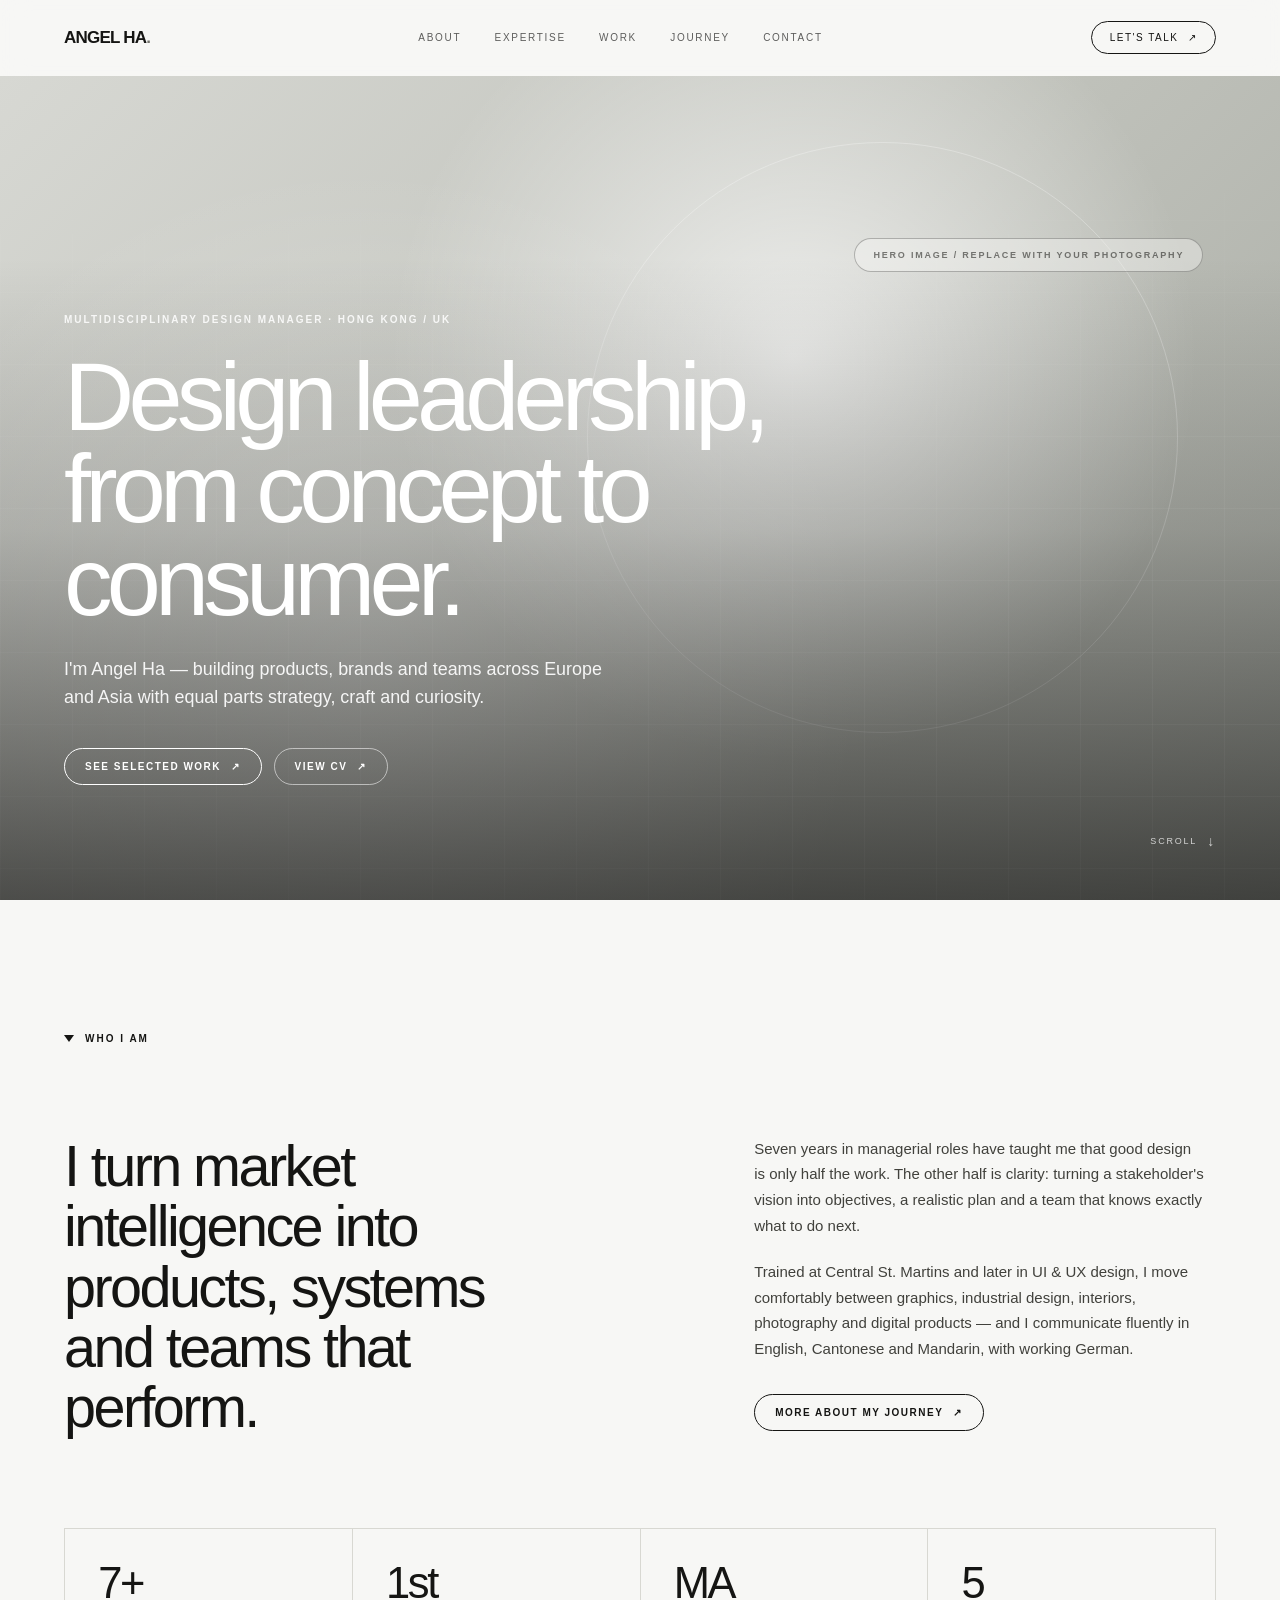
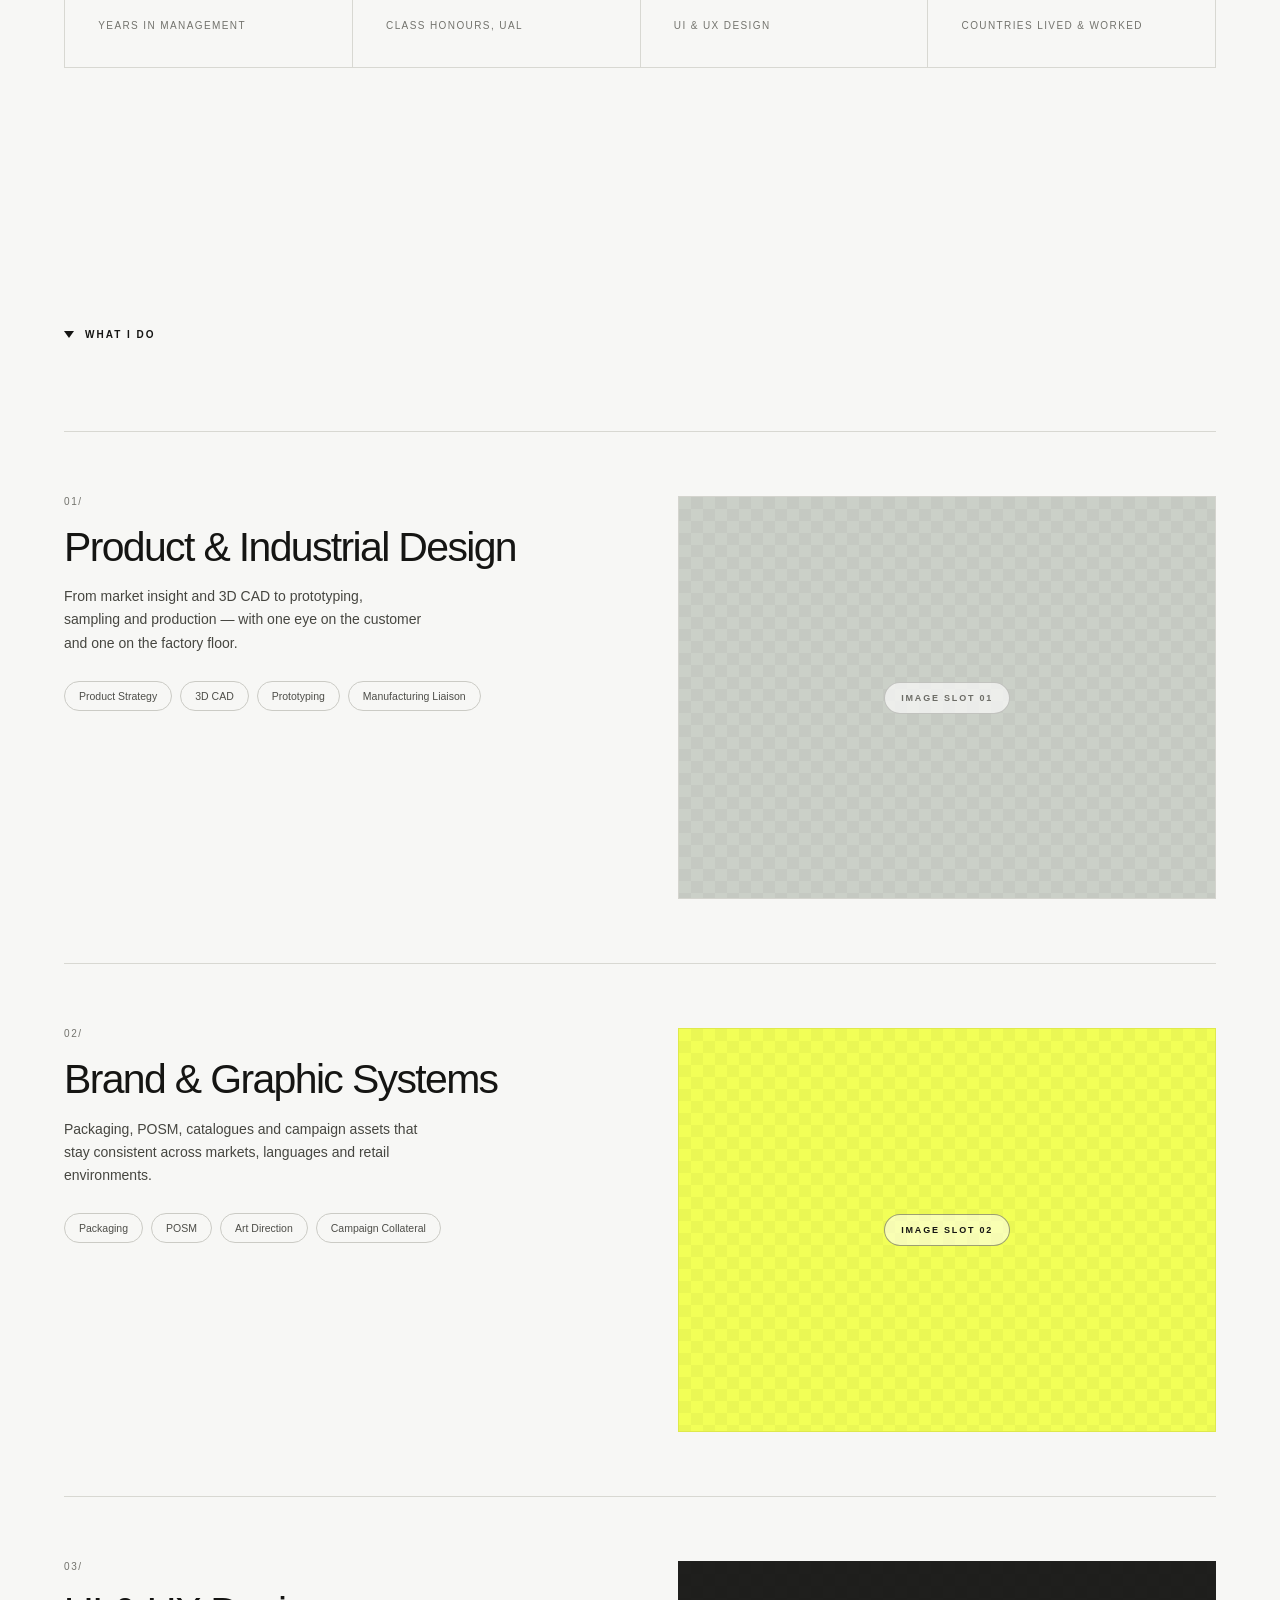
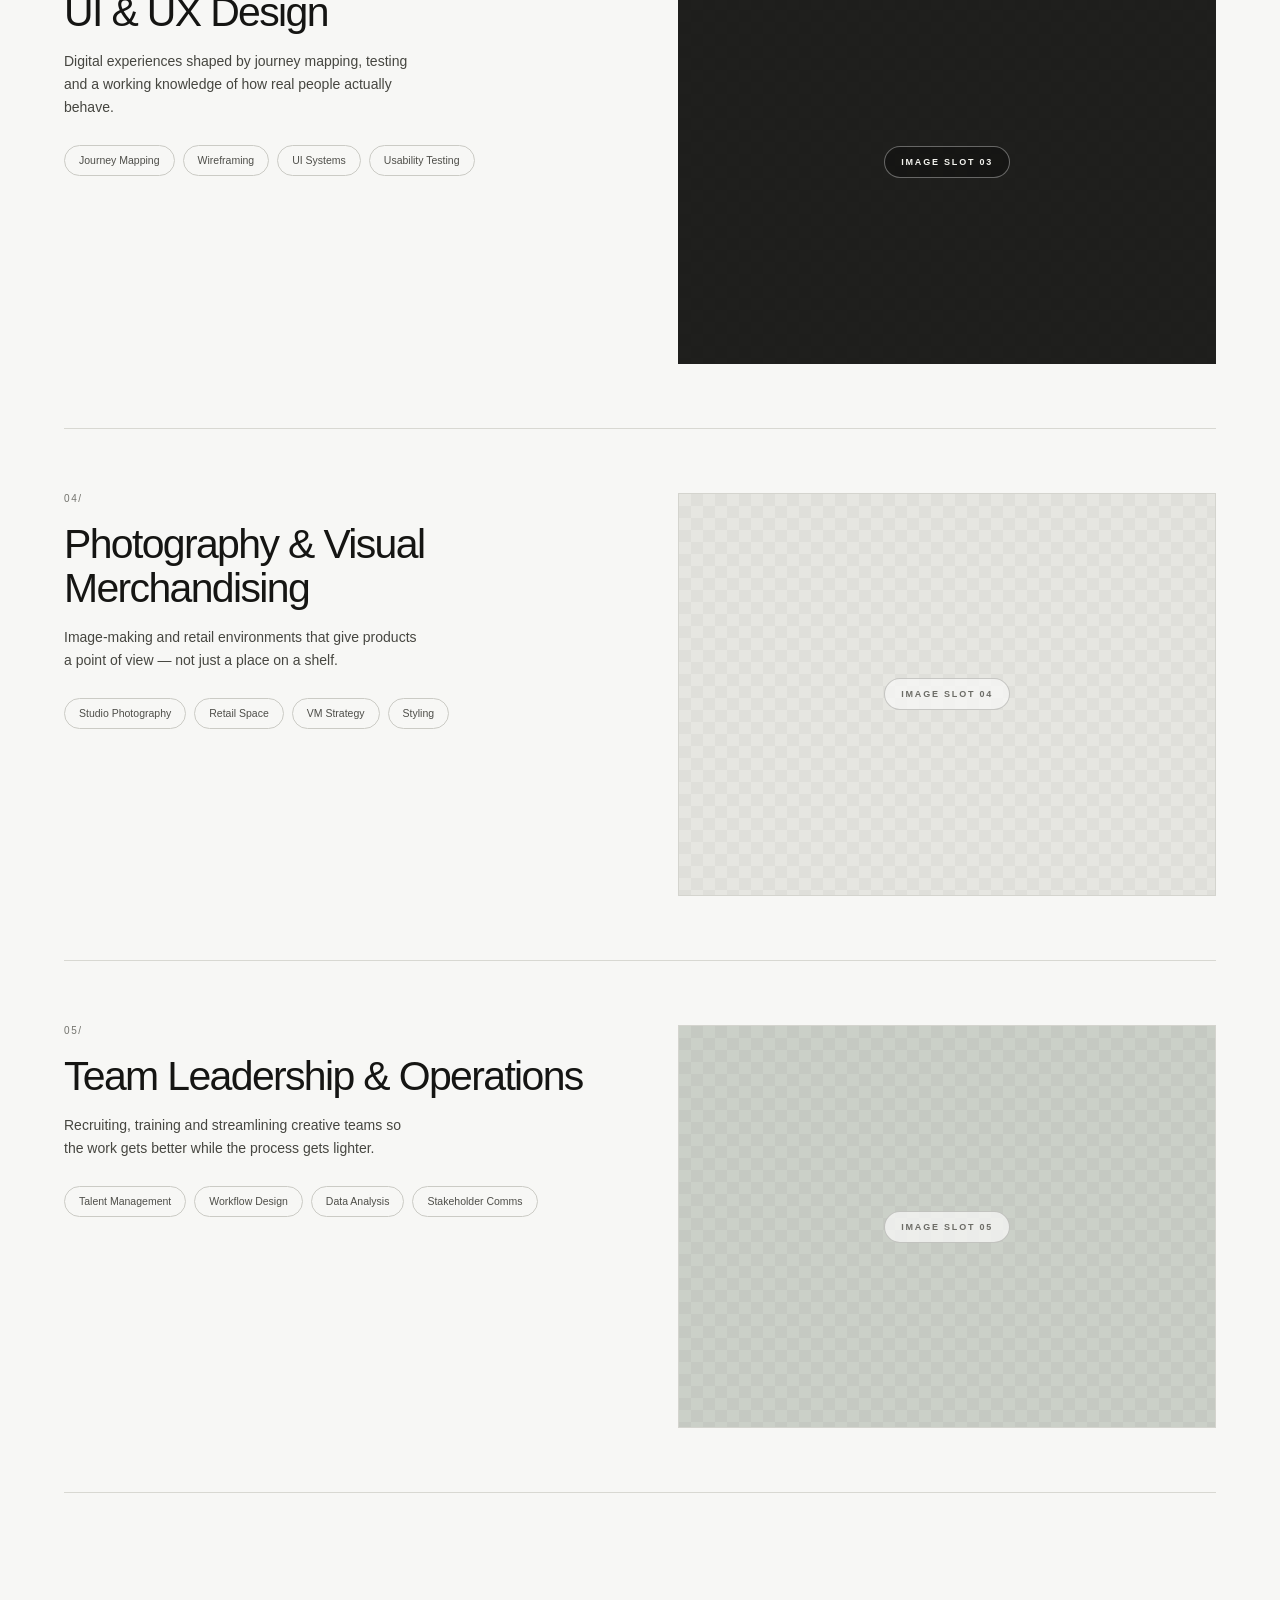
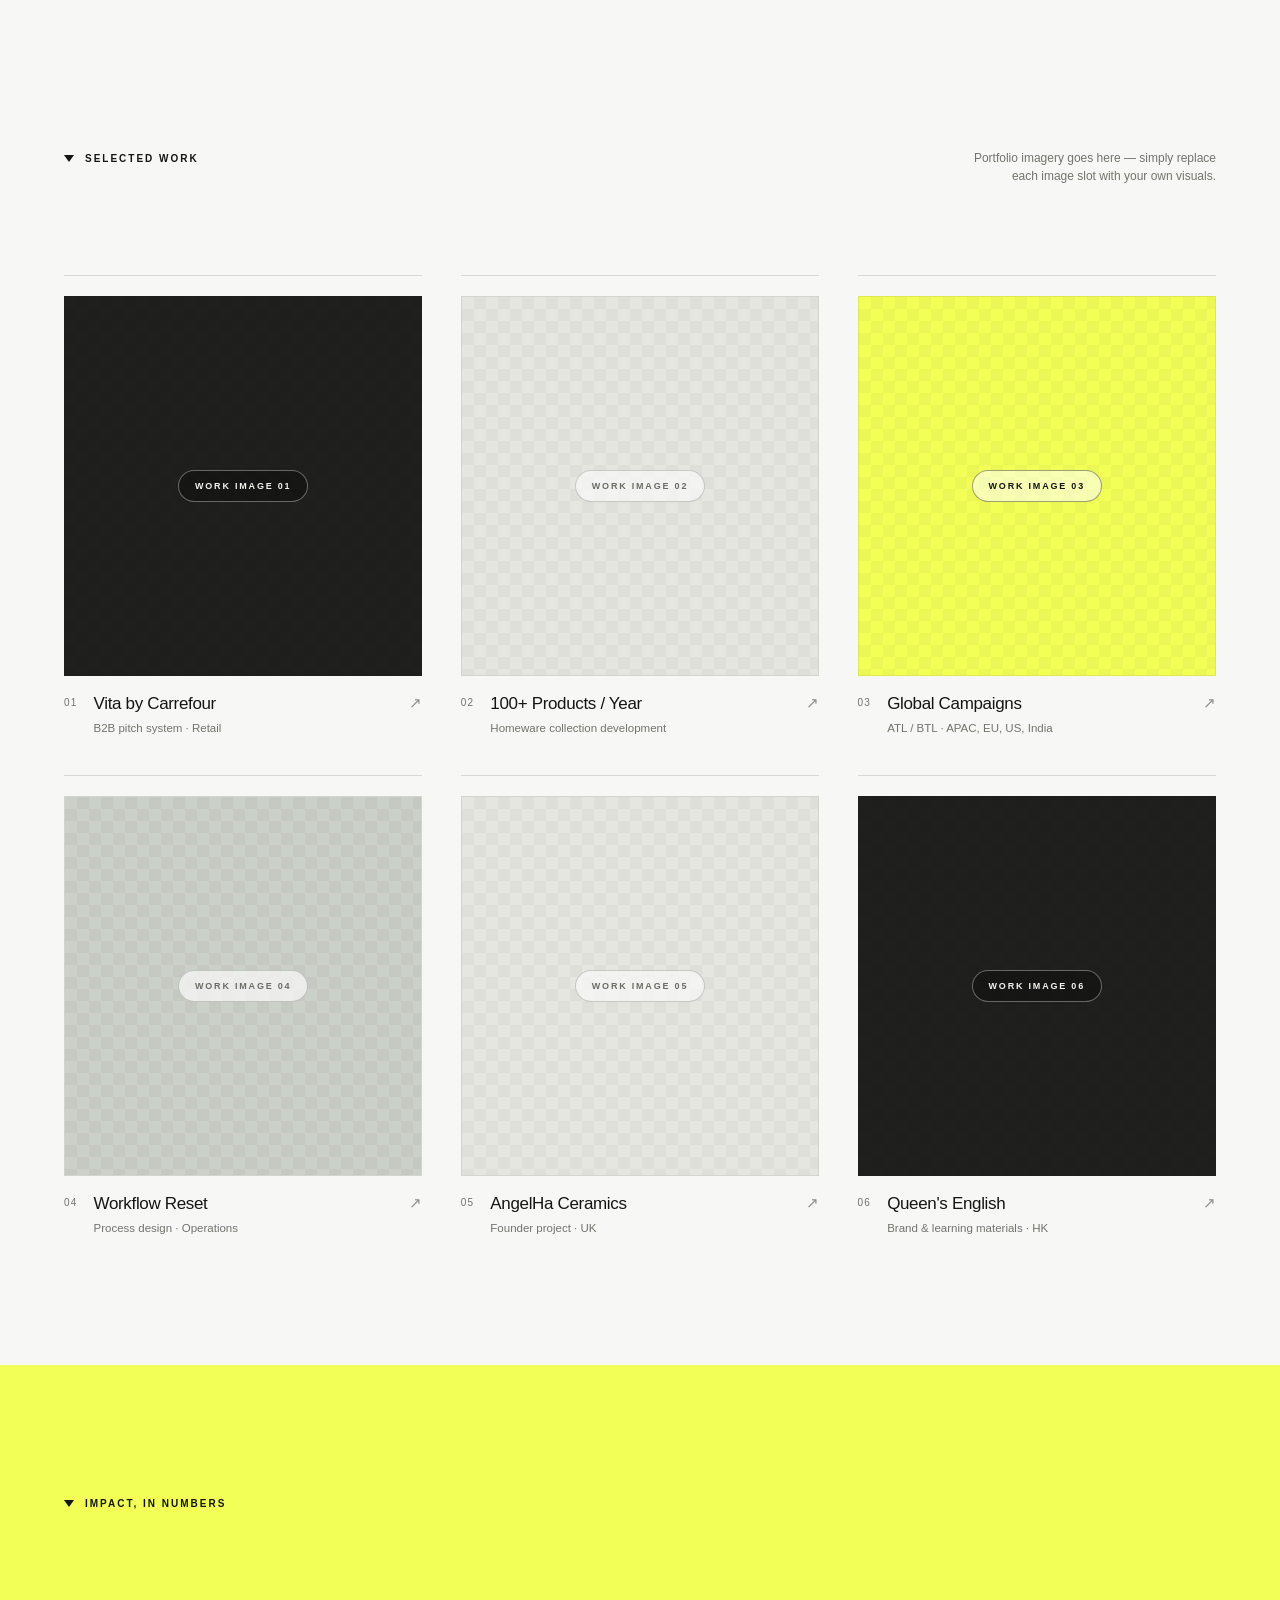
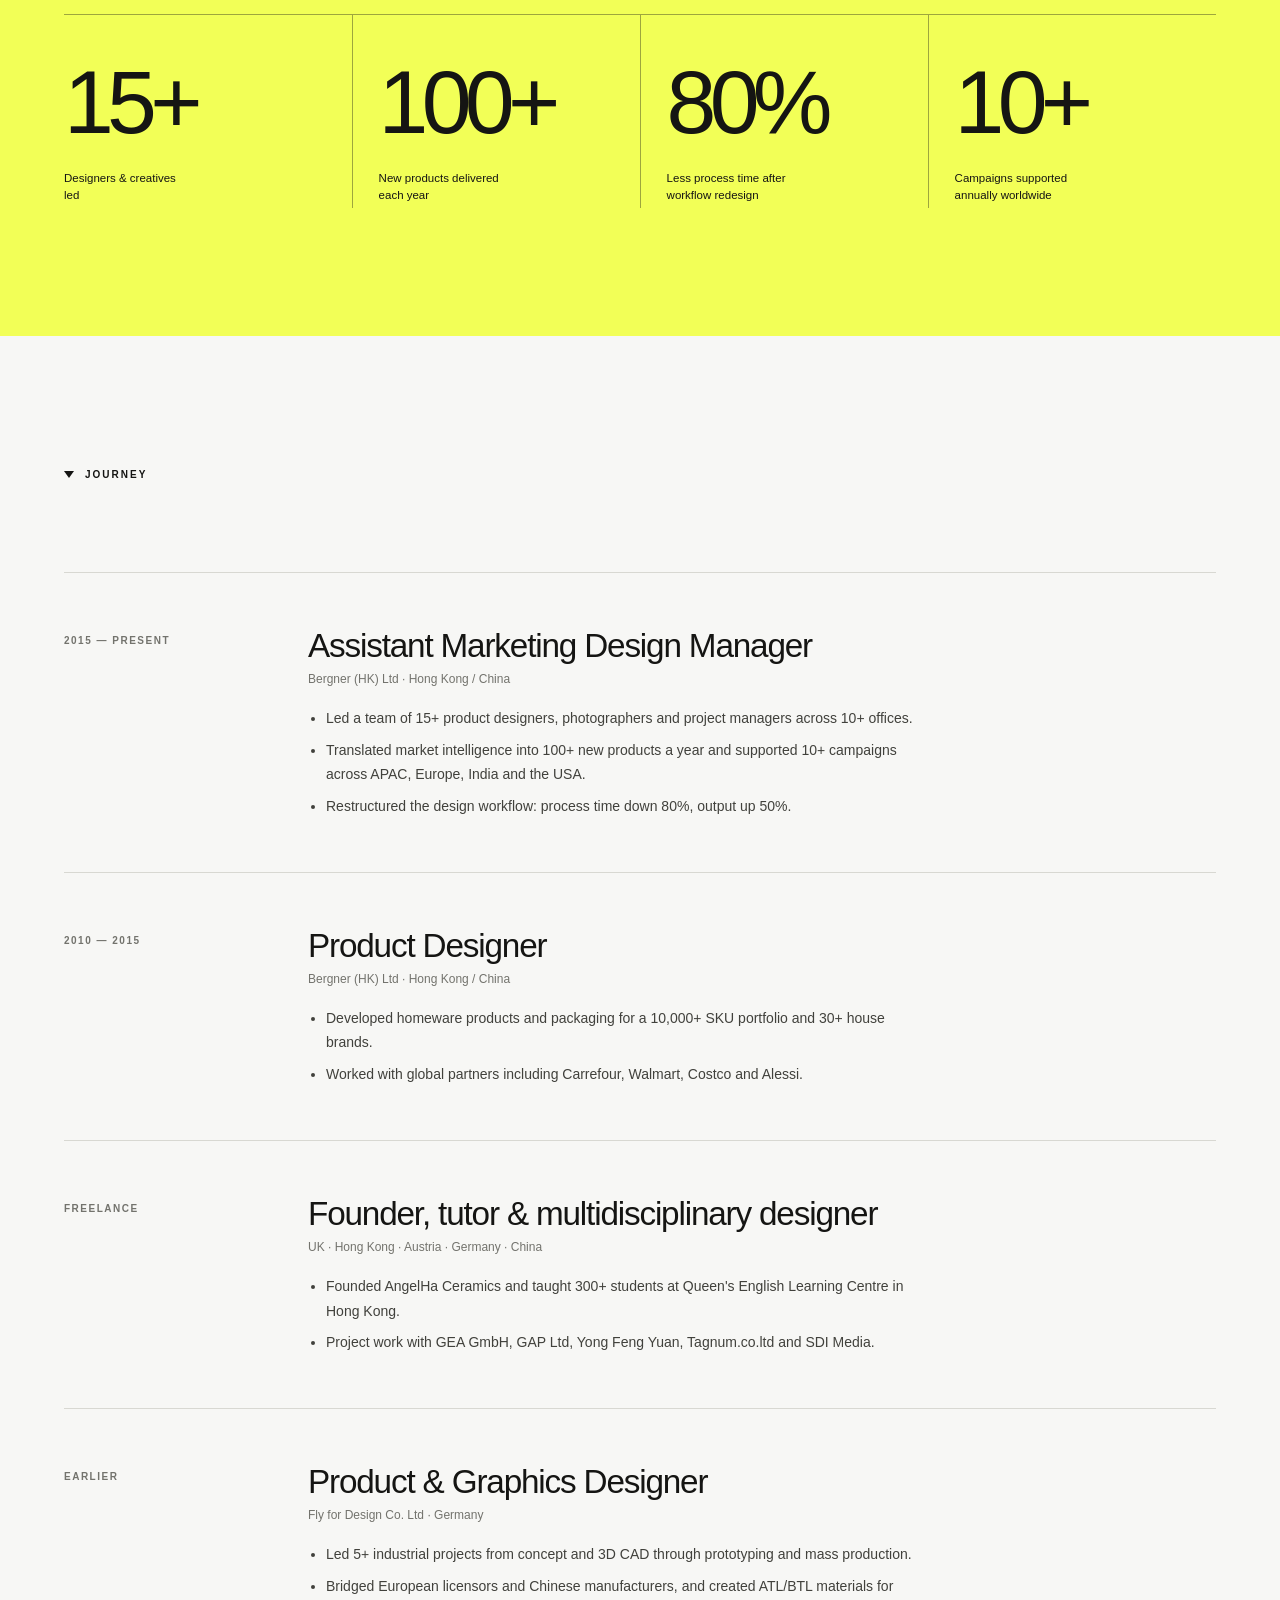
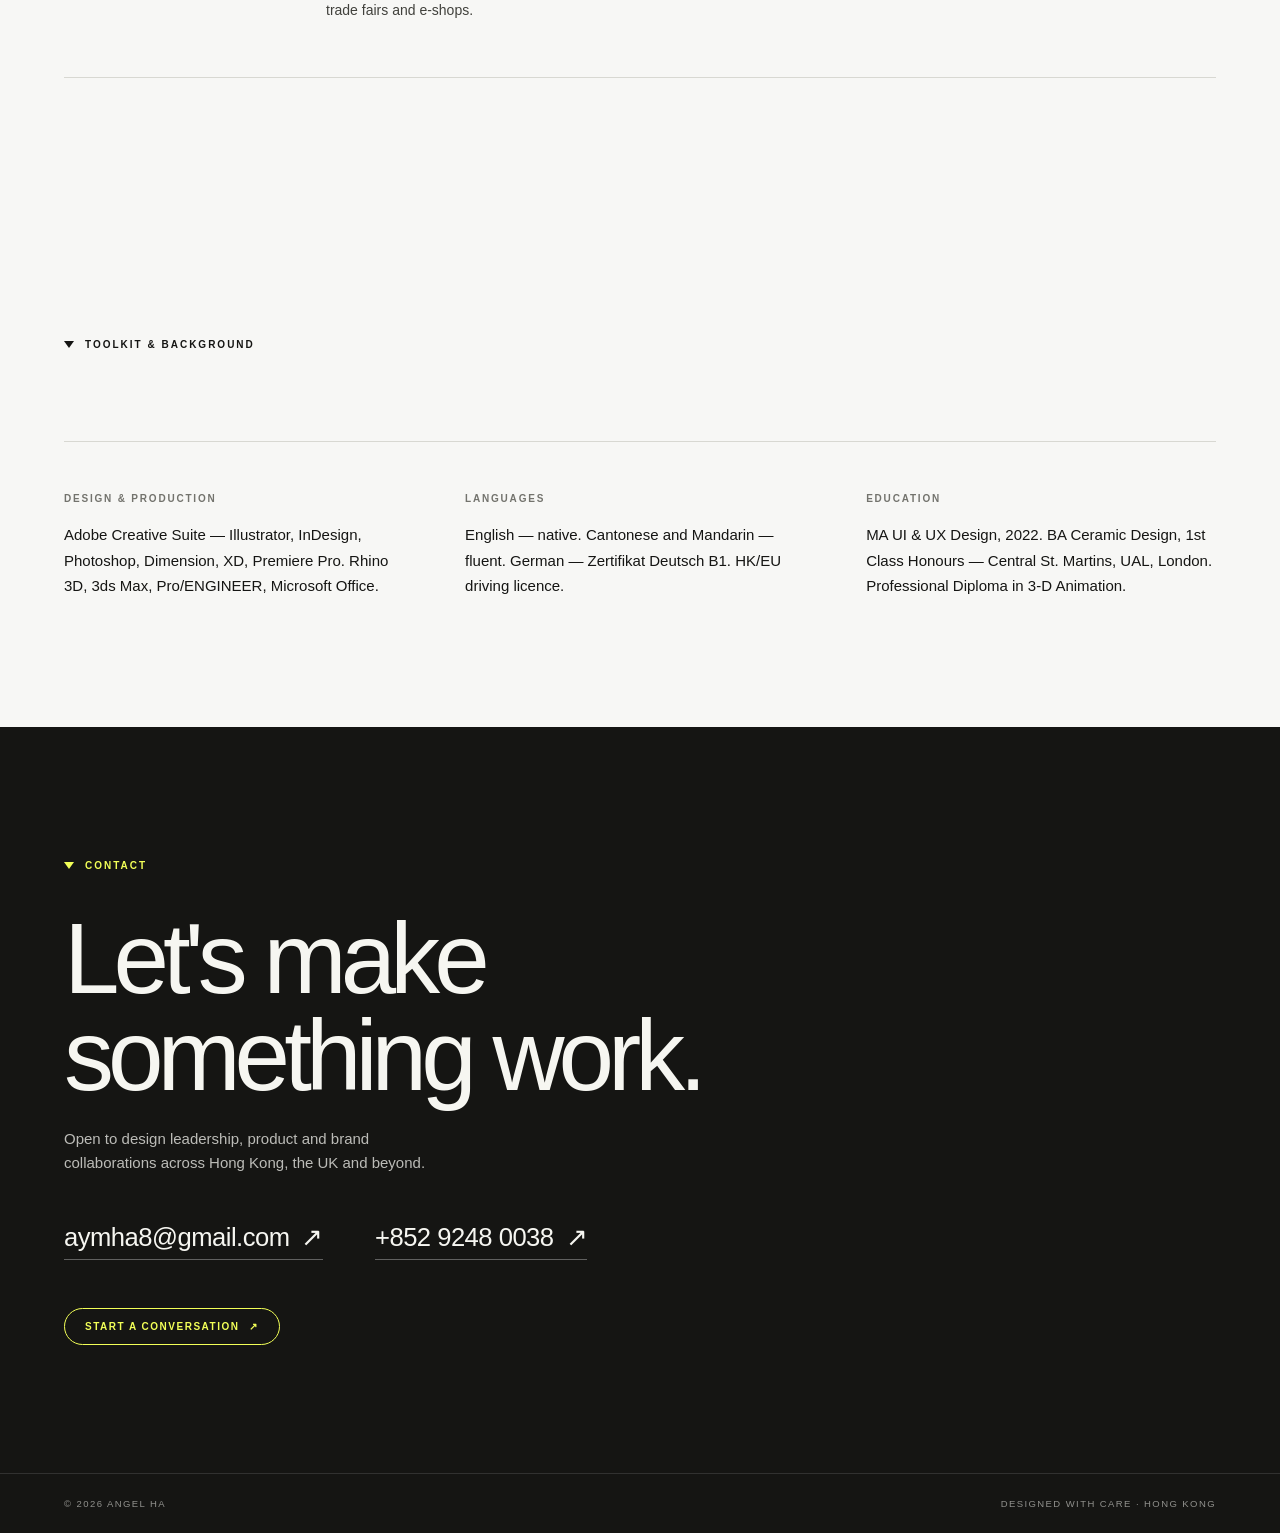
==== index.html @ 79a4922b "Add Angel Ha portfolio site with web CV" ====
<!doctype html>
<html lang="en">
<head>
  <meta charset="utf-8">
  <meta name="viewport" content="width=device-width, initial-scale=1">
  <meta name="theme-color" content="#f7f7f5">
  <meta name="description" content="Angel Ha — multidisciplinary design manager building products, brands and teams across Europe and Asia.">
  <title>Angel Ha — Multidisciplinary Design Manager</title>
  <script>document.documentElement.classList.add('js');</script>
  <link rel="stylesheet" href="styles.css">
</head>
<body id="top">

  <header class="site-header" id="site-header">
    <a class="brand" href="#top">ANGEL HA<span>.</span></a>

    <nav class="nav" id="site-nav" aria-label="Main navigation">
      <a href="#about">About</a>
      <a href="#expertise">Expertise</a>
      <a href="#work">Work</a>
      <a href="#journey">Journey</a>
      <a href="#contact">Contact</a>
    </nav>

    <a class="header-cta" href="mailto:aymha8@gmail.com">Let's talk <span aria-hidden="true">↗</span></a>

    <button class="nav-toggle" id="nav-toggle" type="button" aria-label="Open navigation" aria-controls="site-nav" aria-expanded="false">
      <span></span><span></span>
    </button>
  </header>

  <main>

    <!-- HERO
         Replace .hero-media with your own image when ready:
         <img src="assets/hero.jpg" alt="" class="hero-media__img">
    -->
    <section class="hero" id="hero">
      <div class="hero-media" aria-hidden="true">
        <div class="hero-media__inner">Hero image / replace with your photography</div>
      </div>

      <div class="hero-content">
        <p class="eyebrow">Multidisciplinary Design Manager · Hong Kong / UK</p>
        <h1>Design leadership,<br>from concept to consumer.</h1>
        <p class="hero-sub">I'm Angel Ha — building products, brands and teams across Europe and Asia with equal parts strategy, craft and curiosity.</p>
        <div class="hero-actions">
          <a class="pill pill--light" href="#work">See selected work <span aria-hidden="true">↗</span></a>
          <a class="pill pill--outline-light" href="cv.html">View CV <span aria-hidden="true">↗</span></a>
        </div>
      </div>

      <div class="hero-scroll" aria-hidden="true">Scroll <span>↓</span></div>
    </section>

    <!-- ABOUT -->
    <section class="section section--about reveal" id="about">
      <div class="section-head">
        <span class="section-label"><i class="tri" aria-hidden="true"></i> Who I am</span>
      </div>

      <div class="about-grid">
        <h2>I turn market intelligence into products, systems and teams that perform.</h2>

        <div class="about-copy">
          <p>Seven years in managerial roles have taught me that good design is only half the work. The other half is clarity: turning a stakeholder's vision into objectives, a realistic plan and a team that knows exactly what to do next.</p>
          <p>Trained at Central St. Martins and later in UI &amp; UX design, I move comfortably between graphics, industrial design, interiors, photography and digital products — and I communicate fluently in English, Cantonese and Mandarin, with working German.</p>
          <a class="pill" href="#journey">More about my journey <span aria-hidden="true">↗</span></a>
        </div>
      </div>

      <ul class="about-facts">
        <li><strong>7+</strong><span>Years in management</span></li>
        <li><strong>1st</strong><span>Class honours, UAL</span></li>
        <li><strong>MA</strong><span>UI &amp; UX Design</span></li>
        <li><strong>5</strong><span>Countries lived &amp; worked</span></li>
      </ul>
    </section>

    <!-- EXPERTISE -->
    <section class="section reveal" id="expertise">
      <div class="section-head">
        <span class="section-label"><i class="tri" aria-hidden="true"></i> What I do</span>
      </div>

      <div class="service-list">
        <article class="service-row">
          <div class="service-info">
            <span class="service-index">01/</span>
            <h3>Product &amp; Industrial Design</h3>
            <p>From market insight and 3D CAD to prototyping, sampling and production — with one eye on the customer and one on the factory floor.</p>
            <ul class="tags">
              <li>Product Strategy</li><li>3D CAD</li><li>Prototyping</li><li>Manufacturing Liaison</li>
            </ul>
          </div>
          <!-- Replace with your image: <img src="assets/expertise-01.jpg" alt="Product design work"> -->
          <div class="image-slot image-slot--mid"><span>Image slot 01</span></div>
        </article>

        <article class="service-row">
          <div class="service-info">
            <span class="service-index">02/</span>
            <h3>Brand &amp; Graphic Systems</h3>
            <p>Packaging, POSM, catalogues and campaign assets that stay consistent across markets, languages and retail environments.</p>
            <ul class="tags">
              <li>Packaging</li><li>POSM</li><li>Art Direction</li><li>Campaign Collateral</li>
            </ul>
          </div>
          <div class="image-slot image-slot--acid"><span>Image slot 02</span></div>
        </article>

        <article class="service-row">
          <div class="service-info">
            <span class="service-index">03/</span>
            <h3>UI &amp; UX Design</h3>
            <p>Digital experiences shaped by journey mapping, testing and a working knowledge of how real people actually behave.</p>
            <ul class="tags">
              <li>Journey Mapping</li><li>Wireframing</li><li>UI Systems</li><li>Usability Testing</li>
            </ul>
          </div>
          <div class="image-slot image-slot--dark"><span>Image slot 03</span></div>
        </article>

        <article class="service-row">
          <div class="service-info">
            <span class="service-index">04/</span>
            <h3>Photography &amp; Visual Merchandising</h3>
            <p>Image-making and retail environments that give products a point of view — not just a place on a shelf.</p>
            <ul class="tags">
              <li>Studio Photography</li><li>Retail Space</li><li>VM Strategy</li><li>Styling</li>
            </ul>
          </div>
          <div class="image-slot"><span>Image slot 04</span></div>
        </article>

        <article class="service-row">
          <div class="service-info">
            <span class="service-index">05/</span>
            <h3>Team Leadership &amp; Operations</h3>
            <p>Recruiting, training and streamlining creative teams so the work gets better while the process gets lighter.</p>
            <ul class="tags">
              <li>Talent Management</li><li>Workflow Design</li><li>Data Analysis</li><li>Stakeholder Comms</li>
            </ul>
          </div>
          <div class="image-slot image-slot--mid"><span>Image slot 05</span></div>
        </article>
      </div>
    </section>

    <!-- SELECTED WORK -->
    <section class="section section--work reveal" id="work">
      <div class="section-head section-head--split">
        <span class="section-label"><i class="tri" aria-hidden="true"></i> Selected work</span>
        <p class="section-note">Portfolio imagery goes here — simply replace each image slot with your own visuals.</p>
      </div>

      <div class="work-grid">
        <article class="work-card">
          <!-- Replace .image-slot with: <img src="assets/work-01.jpg" alt="Vita by Carrefour project"> -->
          <div class="image-slot image-slot--dark"><span>Work image 01</span></div>
          <div class="work-meta">
            <span class="work-no">01</span>
            <div><h3>Vita by Carrefour</h3><p>B2B pitch system · Retail</p></div>
            <span class="work-arrow" aria-hidden="true">↗</span>
          </div>
        </article>

        <article class="work-card">
          <div class="image-slot"><span>Work image 02</span></div>
          <div class="work-meta">
            <span class="work-no">02</span>
            <div><h3>100+ Products / Year</h3><p>Homeware collection development</p></div>
            <span class="work-arrow" aria-hidden="true">↗</span>
          </div>
        </article>

        <article class="work-card">
          <div class="image-slot image-slot--acid"><span>Work image 03</span></div>
          <div class="work-meta">
            <span class="work-no">03</span>
            <div><h3>Global Campaigns</h3><p>ATL / BTL · APAC, EU, US, India</p></div>
            <span class="work-arrow" aria-hidden="true">↗</span>
          </div>
        </article>

        <article class="work-card">
          <div class="image-slot image-slot--mid"><span>Work image 04</span></div>
          <div class="work-meta">
            <span class="work-no">04</span>
            <div><h3>Workflow Reset</h3><p>Process design · Operations</p></div>
            <span class="work-arrow" aria-hidden="true">↗</span>
          </div>
        </article>

        <article class="work-card">
          <div class="image-slot"><span>Work image 05</span></div>
          <div class="work-meta">
            <span class="work-no">05</span>
            <div><h3>AngelHa Ceramics</h3><p>Founder project · UK</p></div>
            <span class="work-arrow" aria-hidden="true">↗</span>
          </div>
        </article>

        <article class="work-card">
          <div class="image-slot image-slot--dark"><span>Work image 06</span></div>
          <div class="work-meta">
            <span class="work-no">06</span>
            <div><h3>Queen's English</h3><p>Brand &amp; learning materials · HK</p></div>
            <span class="work-arrow" aria-hidden="true">↗</span>
          </div>
        </article>
      </div>
    </section>

    <!-- IMPACT -->
    <section class="impact reveal" id="impact">
      <div class="section-head">
        <span class="section-label"><i class="tri" aria-hidden="true"></i> Impact, in numbers</span>
      </div>

      <div class="stats">
        <div class="stat"><p>15+</p><span>Designers &amp; creatives led</span></div>
        <div class="stat"><p>100+</p><span>New products delivered each year</span></div>
        <div class="stat"><p>80%</p><span>Less process time after workflow redesign</span></div>
        <div class="stat"><p>10+</p><span>Campaigns supported annually worldwide</span></div>
      </div>
    </section>

    <!-- JOURNEY -->
    <section class="section reveal" id="journey">
      <div class="section-head">
        <span class="section-label"><i class="tri" aria-hidden="true"></i> Journey</span>
      </div>

      <div class="timeline">
        <article class="timeline-item">
          <span class="timeline-date">2015 — Present</span>
          <div>
            <h3>Assistant Marketing Design Manager</h3>
            <p class="timeline-org">Bergner (HK) Ltd · Hong Kong / China</p>
            <ul>
              <li>Led a team of 15+ product designers, photographers and project managers across 10+ offices.</li>
              <li>Translated market intelligence into 100+ new products a year and supported 10+ campaigns across APAC, Europe, India and the USA.</li>
              <li>Restructured the design workflow: process time down 80%, output up 50%.</li>
            </ul>
          </div>
        </article>

        <article class="timeline-item">
          <span class="timeline-date">2010 — 2015</span>
          <div>
            <h3>Product Designer</h3>
            <p class="timeline-org">Bergner (HK) Ltd · Hong Kong / China</p>
            <ul>
              <li>Developed homeware products and packaging for a 10,000+ SKU portfolio and 30+ house brands.</li>
              <li>Worked with global partners including Carrefour, Walmart, Costco and Alessi.</li>
            </ul>
          </div>
        </article>

        <article class="timeline-item">
          <span class="timeline-date">Freelance</span>
          <div>
            <h3>Founder, tutor &amp; multidisciplinary designer</h3>
            <p class="timeline-org">UK · Hong Kong · Austria · Germany · China</p>
            <ul>
              <li>Founded AngelHa Ceramics and taught 300+ students at Queen's English Learning Centre in Hong Kong.</li>
              <li>Project work with GEA GmbH, GAP Ltd, Yong Feng Yuan, Tagnum.co.ltd and SDI Media.</li>
            </ul>
          </div>
        </article>

        <article class="timeline-item">
          <span class="timeline-date">Earlier</span>
          <div>
            <h3>Product &amp; Graphics Designer</h3>
            <p class="timeline-org">Fly for Design Co. Ltd · Germany</p>
            <ul>
              <li>Led 5+ industrial projects from concept and 3D CAD through prototyping and mass production.</li>
              <li>Bridged European licensors and Chinese manufacturers, and created ATL/BTL materials for trade fairs and e-shops.</li>
            </ul>
          </div>
        </article>
      </div>
    </section>

    <!-- TOOLKIT -->
    <section class="section section--tools reveal" id="tools">
      <div class="section-head">
        <span class="section-label"><i class="tri" aria-hidden="true"></i> Toolkit &amp; background</span>
      </div>

      <div class="tools-grid">
        <div>
          <h3>Design &amp; production</h3>
          <p>Adobe Creative Suite — Illustrator, InDesign, Photoshop, Dimension, XD, Premiere Pro. Rhino 3D, 3ds Max, Pro/ENGINEER, Microsoft Office.</p>
        </div>
        <div>
          <h3>Languages</h3>
          <p>English — native. Cantonese and Mandarin — fluent. German — Zertifikat Deutsch B1. HK/EU driving licence.</p>
        </div>
        <div>
          <h3>Education</h3>
          <p>MA UI &amp; UX Design, 2022. BA Ceramic Design, 1st Class Honours — Central St. Martins, UAL, London. Professional Diploma in 3-D Animation.</p>
        </div>
      </div>
    </section>

    <!-- CONTACT -->
    <section class="contact reveal" id="contact">
      <span class="section-label"><i class="tri" aria-hidden="true"></i> Contact</span>
      <h2>Let's make something work.</h2>
      <p>Open to design leadership, product and brand collaborations across Hong Kong, the UK and beyond.</p>

      <div class="contact-links">
        <a href="mailto:aymha8@gmail.com">aymha8@gmail.com <span aria-hidden="true">↗</span></a>
        <a href="tel:+85292480038">+852 9248 0038 <span aria-hidden="true">↗</span></a>
      </div>

      <a class="pill pill--dark" href="mailto:aymha8@gmail.com">Start a conversation <span aria-hidden="true">↗</span></a>
    </section>

  </main>

  <footer>
    <span>© <span id="year">2026</span> Angel Ha</span>
    <span>Designed with care · Hong Kong</span>
  </footer>

  <script src="script.js"></script>
</body>
</html>
---- styles.css ----
:root {
  --paper: #f7f7f5;
  --ink: #151513;
  --muted: #73736d;
  --line: #d8d8d2;
  --acid: #f2ff57;
  --header-h: 76px;
}

* { box-sizing: border-box; }

html {
  scroll-behavior: smooth;
  scroll-padding-top: var(--header-h);
}

body {
  margin: 0;
  background: var(--paper);
  color: var(--ink);
  font-family: "Helvetica Neue", Helvetica, Arial, sans-serif;
  -webkit-font-smoothing: antialiased;
  -moz-osx-font-smoothing: grayscale;
  overflow-x: hidden;
}

a { color: inherit; text-decoration: none; touch-action: manipulation; }

button { font: inherit; touch-action: manipulation; }

img { display: block; max-width: 100%; }

section { scroll-margin-top: var(--header-h); }

::selection { background: var(--acid); color: var(--ink); }

/* ---------- Header ---------- */

.site-header {
  position: sticky;
  top: 0;
  z-index: 100;
  height: var(--header-h);
  display: flex;
  align-items: center;
  justify-content: space-between;
  gap: 24px;
  padding: 0 clamp(20px, 5vw, 72px);
  background: rgba(247, 247, 245, 0.9);
  backdrop-filter: saturate(140%) blur(14px);
  -webkit-backdrop-filter: saturate(140%) blur(14px);
  border-bottom: 1px solid transparent;
  transition: border-color 0.3s ease;
}

.site-header.is-scrolled { border-color: var(--line); }

.brand {
  font-size: 17px;
  font-weight: 700;
  letter-spacing: -0.045em;
  white-space: nowrap;
}

.brand span { color: var(--muted); }

.nav {
  display: flex;
  align-items: center;
  gap: clamp(18px, 2.6vw, 38px);
}

.nav a {
  position: relative;
  font-size: 10px;
  letter-spacing: 0.17em;
  text-transform: uppercase;
  opacity: 0.68;
  transition: opacity 0.25s ease;
}

.nav a:hover,
.nav a:focus-visible { opacity: 1; }

.nav a::after {
  content: "";
  position: absolute;
  left: 0;
  right: 100%;
  bottom: -6px;
  height: 1px;
  background: currentColor;
  transition: right 0.3s ease;
}

.nav a:hover::after { right: 0; }

.header-cta {
  display: inline-flex;
  align-items: center;
  gap: 9px;
  padding: 10px 18px;
  border: 1px solid var(--ink);
  border-radius: 999px;
  font-size: 10px;
  letter-spacing: 0.15em;
  text-transform: uppercase;
  white-space: nowrap;
  transition: background 0.25s ease, color 0.25s ease;
}

.header-cta:hover,
.header-cta:focus-visible {
  background: var(--ink);
  color: var(--paper);
}

.nav-toggle {
  display: none;
  flex-direction: column;
  gap: 5px;
  padding: 8px 4px;
  border: 0;
  background: none;
  cursor: pointer;
}

.nav-toggle span {
  display: block;
  width: 22px;
  height: 1.5px;
  background: var(--ink);
  transition: transform 0.3s ease, opacity 0.3s ease;
}

.nav-toggle[aria-expanded="true"] span:first-child { transform: translateY(3.25px) rotate(45deg); }
.nav-toggle[aria-expanded="true"] span:last-child { transform: translateY(-3.25px) rotate(-45deg); }

/* ---------- Shared ---------- */

.section,
.impact,
.contact {
  padding: clamp(80px, 10vw, 150px) clamp(20px, 5vw, 72px);
}

.section { max-width: 1600px; margin: 0 auto; }

.section-head { margin-bottom: clamp(48px, 7vw, 96px); }

.section-head--split {
  display: flex;
  align-items: baseline;
  justify-content: space-between;
  gap: 24px;
}

.section-label {
  display: inline-flex;
  align-items: center;
  gap: 11px;
  font-size: 10px;
  font-weight: 700;
  letter-spacing: 0.2em;
  text-transform: uppercase;
}

.tri {
  display: inline-block;
  width: 0;
  height: 0;
  border-left: 5px solid transparent;
  border-right: 5px solid transparent;
  border-top: 7px solid currentColor;
}

.section-note {
  margin: 0;
  max-width: 38ch;
  font-size: 12px;
  line-height: 1.5;
  color: var(--muted);
  text-align: right;
}

.pill {
  display: inline-flex;
  align-items: center;
  gap: 10px;
  padding: 12px 20px;
  border: 1px solid var(--ink);
  border-radius: 999px;
  font-size: 10px;
  font-weight: 600;
  letter-spacing: 0.15em;
  text-transform: uppercase;
  background: transparent;
  transition: background 0.25s ease, color 0.25s ease, border-color 0.25s ease;
}

.pill:hover,
.pill:focus-visible { background: var(--ink); color: var(--paper); }

.pill--light { border-color: #fff; color: #fff; }
.pill--light:hover,
.pill--light:focus-visible { background: #fff; color: var(--ink); }

.pill--outline-light { border-color: rgba(255,255,255,0.55); color: #fff; }
.pill--outline-light:hover,
.pill--outline-light:focus-visible { background: rgba(255,255,255,0.16); color: #fff; }

.pill--dark { border-color: var(--acid); color: var(--acid); }
.pill--dark:hover,
.pill--dark:focus-visible { background: var(--acid); color: var(--ink); }

/* ---------- Hero ---------- */

.hero {
  position: relative;
  min-height: calc(100svh - var(--header-h));
  display: flex;
  align-items: flex-end;
  overflow: hidden;
  background: #c8c9c4;
  color: #fff;
}

.hero-media {
  position: absolute;
  inset: 0;
  background:
    radial-gradient(circle at 62% 34%, rgba(255,255,255,0.72) 0%, rgba(255,255,255,0) 42%),
    radial-gradient(circle at 28% 72%, rgba(255,255,255,0.32) 0%, rgba(255,255,255,0) 46%),
    linear-gradient(135deg, #d7d8d3 0%, #bfc1ba 52%, #a5a8a1 100%);
}

.hero-media::before {
  content: "";
  position: absolute;
  inset: 0;
  background-image:
    linear-gradient(rgba(255,255,255,0.13) 1px, transparent 1px),
    linear-gradient(90deg, rgba(255,255,255,0.13) 1px, transparent 1px);
  background-size: 72px 72px;
  mask-image: linear-gradient(to bottom, transparent 5%, black 90%);
  -webkit-mask-image: linear-gradient(to bottom, transparent 5%, black 90%);
}

.hero-media::after {
  content: "";
  position: absolute;
  width: 46vw;
  height: 46vw;
  max-width: 680px;
  max-height: 680px;
  right: 8%;
  top: 8%;
  border: 1px solid rgba(255,255,255,0.28);
  border-radius: 50%;
}

.hero-media__img {
  width: 100%;
  height: 100%;
  object-fit: cover;
}

.hero-media__inner {
  position: absolute;
  z-index: 1;
  top: clamp(104px, 18vh, 180px);
  right: clamp(20px, 6vw, 90px);
  padding: 11px 18px;
  border: 1px solid rgba(21,21,19,0.28);
  border-radius: 999px;
  background: rgba(247,247,245,0.42);
  color: rgba(21,21,19,0.55);
  font-size: 9px;
  font-weight: 600;
  letter-spacing: 0.2em;
  text-transform: uppercase;
  white-space: nowrap;
}

.hero::after {
  content: "";
  position: absolute;
  inset: 0;
  background: linear-gradient(to top, rgba(12,12,11,0.66) 0%, rgba(12,12,11,0.18) 45%, transparent 78%);
  pointer-events: none;
}

.hero-content {
  position: relative;
  z-index: 2;
  width: 100%;
  max-width: 1200px;
  padding: 72px clamp(20px, 5vw, 72px) clamp(76px, 9vw, 120px);
}

.eyebrow {
  margin: 0 0 26px;
  font-size: 10px;
  font-weight: 600;
  letter-spacing: 0.2em;
  text-transform: uppercase;
  opacity: 0.86;
}

.hero h1 {
  margin: 0 0 28px;
  max-width: 15ch;
  font-size: clamp(48px, 7.6vw, 116px);
  font-weight: 500;
  line-height: 0.95;
  letter-spacing: -0.06em;
}

.hero-sub {
  max-width: 560px;
  margin: 0 0 36px;
  font-size: clamp(15px, 1.4vw, 18px);
  line-height: 1.55;
  opacity: 0.92;
}

.hero-actions { display: flex; flex-wrap: wrap; gap: 12px; }

.hero-scroll {
  position: absolute;
  z-index: 2;
  right: clamp(20px, 5vw, 72px);
  bottom: clamp(28px, 4vw, 52px);
  display: flex;
  align-items: center;
  gap: 10px;
  font-size: 9px;
  letter-spacing: 0.2em;
  text-transform: uppercase;
  opacity: 0.75;
}

.hero-scroll span { font-size: 14px; }

/* ---------- About ---------- */

.about-grid {
  display: grid;
  grid-template-columns: 1.12fr 0.88fr;
  gap: clamp(40px, 8vw, 130px);
  align-items: start;
}

.about-grid h2 {
  margin: 0;
  max-width: 16ch;
  font-size: clamp(32px, 4.5vw, 68px);
  font-weight: 500;
  line-height: 1.05;
  letter-spacing: -0.045em;
}

.about-copy p {
  margin: 0 0 20px;
  max-width: 54ch;
  font-size: 15px;
  line-height: 1.72;
  color: #41413c;
}

.about-copy .pill { margin-top: 12px; }

.about-facts {
  display: grid;
  grid-template-columns: repeat(4, 1fr);
  gap: 1px;
  margin: clamp(56px, 7vw, 96px) 0 0;
  padding: 0;
  list-style: none;
  background: var(--line);
  border: 1px solid var(--line);
}

.about-facts li {
  padding: clamp(22px, 2.6vw, 36px);
  background: var(--paper);
}

.about-facts strong {
  display: block;
  margin-bottom: 10px;
  font-size: clamp(28px, 3.4vw, 46px);
  font-weight: 500;
  line-height: 1;
  letter-spacing: -0.055em;
}

.about-facts span {
  font-size: 10px;
  letter-spacing: 0.14em;
  text-transform: uppercase;
  color: var(--muted);
}

/* ---------- Expertise ---------- */

.service-row {
  display: grid;
  grid-template-columns: 1fr 1fr;
  gap: clamp(32px, 6vw, 100px);
  align-items: start;
  padding: clamp(36px, 5vw, 66px) 0;
  border-top: 1px solid var(--line);
}

.service-row:last-child { border-bottom: 1px solid var(--line); }

.service-index {
  display: block;
  margin-bottom: 18px;
  font-size: 10px;
  letter-spacing: 0.16em;
  color: var(--muted);
}

.service-info h3 {
  margin: 0 0 16px;
  font-size: clamp(26px, 3.2vw, 44px);
  font-weight: 500;
  line-height: 1.08;
  letter-spacing: -0.04em;
}

.service-info p {
  margin: 0 0 26px;
  max-width: 46ch;
  font-size: 14px;
  line-height: 1.65;
  color: #464640;
}

.tags {
  display: flex;
  flex-wrap: wrap;
  gap: 8px;
  margin: 0;
  padding: 0;
  list-style: none;
}

.tags li {
  padding: 8px 14px;
  border: 1px solid #cbcbc5;
  border-radius: 999px;
  font-size: 10.5px;
  line-height: 1.2;
  color: #4e4e49;
}

/* Image slots — replace the whole .image-slot div with your own <img>. */
.image-slot {
  position: relative;
  display: flex;
  align-items: center;
  justify-content: center;
  aspect-ratio: 4 / 3;
  overflow: hidden;
  background: #e6e6e1;
  border: 1px solid #d4d4ce;
}

.image-slot::before {
  content: "";
  position: absolute;
  inset: 0;
  background-image:
    linear-gradient(45deg, rgba(0,0,0,0.03) 25%, transparent 25%, transparent 75%, rgba(0,0,0,0.03) 75%),
    linear-gradient(45deg, rgba(0,0,0,0.03) 25%, transparent 25%, transparent 75%, rgba(0,0,0,0.03) 75%);
  background-size: 24px 24px;
  background-position: 0 0, 12px 12px;
}

.image-slot span {
  position: relative;
  z-index: 1;
  padding: 10px 16px;
  border: 1px solid rgba(21,21,19,0.2);
  border-radius: 999px;
  background: rgba(247,247,245,0.78);
  color: #6c6c66;
  font-size: 9px;
  font-weight: 600;
  letter-spacing: 0.2em;
  text-transform: uppercase;
  white-space: nowrap;
}

.image-slot--dark { background: #1f1f1d; border-color: #1f1f1d; }
.image-slot--dark span { color: #f3f3ee; border-color: rgba(255,255,255,0.35); background: rgba(0,0,0,0.28); }

.image-slot--acid { background: var(--acid); border-color: #dfe94b; }
.image-slot--acid span { color: var(--ink); border-color: rgba(21,21,19,0.4); background: rgba(255,255,255,0.55); }

.image-slot--mid { background: #cbd0c8; }

.image-slot img {
  position: absolute;
  inset: 0;
  width: 100%;
  height: 100%;
  object-fit: cover;
}

/* ---------- Selected work ---------- */

.work-grid {
  display: grid;
  grid-template-columns: repeat(3, minmax(0, 1fr));
  gap: clamp(20px, 3vw, 44px);
}

.work-card { border-top: 1px solid var(--line); padding-top: 20px; }

.work-card .image-slot { aspect-ratio: 1 / 1.06; }

.work-meta {
  display: grid;
  grid-template-columns: auto 1fr auto;
  gap: 16px;
  align-items: start;
  padding-top: 18px;
}

.work-no {
  padding-top: 3px;
  font-size: 10px;
  letter-spacing: 0.12em;
  color: var(--muted);
}

.work-meta h3 {
  margin: 0 0 6px;
  font-size: 17px;
  font-weight: 500;
  letter-spacing: -0.02em;
}

.work-meta p {
  margin: 0;
  font-size: 11.5px;
  line-height: 1.5;
  color: var(--muted);
}

.work-arrow { font-size: 15px; opacity: 0.45; }

/* ---------- Impact ---------- */

.impact {
  background: var(--acid);
  color: var(--ink);
}

.impact .section-head { margin-bottom: clamp(60px, 8vw, 110px); }

.stats {
  display: grid;
  grid-template-columns: repeat(4, 1fr);
  border-top: 1px solid rgba(21,21,19,0.38);
}

.stat {
  padding: clamp(28px, 3.4vw, 46px) clamp(16px, 2vw, 30px) 4px;
  border-left: 1px solid rgba(21,21,19,0.38);
}

.stat:first-child { padding-left: 0; border-left: 0; }

.stat p {
  margin: 0 0 22px;
  font-size: clamp(48px, 7vw, 104px);
  font-weight: 500;
  line-height: 1;
  letter-spacing: -0.075em;
}

.stat span {
  display: block;
  max-width: 19ch;
  font-size: 11.5px;
  line-height: 1.5;
}

/* ---------- Journey ---------- */

.timeline { border-top: 1px solid var(--line); }

.timeline-item {
  display: grid;
  grid-template-columns: 180px 1fr;
  gap: clamp(24px, 5vw, 80px);
  padding: clamp(34px, 4.2vw, 60px) 0;
  border-bottom: 1px solid var(--line);
}

.timeline-date {
  padding-top: 8px;
  font-size: 10px;
  font-weight: 600;
  letter-spacing: 0.15em;
  text-transform: uppercase;
  color: var(--muted);
}

.timeline-item h3 {
  margin: 0 0 8px;
  font-size: clamp(22px, 2.6vw, 34px);
  font-weight: 500;
  line-height: 1.12;
  letter-spacing: -0.035em;
}

.timeline-org {
  margin: 0 0 20px;
  font-size: 12px;
  color: var(--muted);
}

.timeline-item ul {
  margin: 0;
  padding-left: 18px;
  max-width: 78ch;
  font-size: 14px;
  line-height: 1.75;
  color: #41413c;
}

.timeline-item li + li { margin-top: 7px; }

/* ---------- Toolkit ---------- */

.tools-grid {
  display: grid;
  grid-template-columns: repeat(3, minmax(0, 1fr));
  gap: clamp(26px, 4vw, 64px);
  padding-top: clamp(32px, 4vw, 52px);
  border-top: 1px solid var(--line);
}

.tools-grid h3 {
  margin: 0 0 18px;
  font-size: 10px;
  font-weight: 700;
  letter-spacing: 0.18em;
  text-transform: uppercase;
  color: var(--muted);
}

.tools-grid p {
  margin: 0;
  font-size: 15px;
  line-height: 1.7;
}

/* ---------- Contact ---------- */

.contact {
  background: #151513;
  color: #f6f6f1;
}

.contact .section-label { color: var(--acid); }

.contact h2 {
  margin: 38px 0 22px;
  max-width: 14ch;
  font-size: clamp(44px, 7.8vw, 112px);
  font-weight: 500;
  line-height: 0.97;
  letter-spacing: -0.06em;
}

.contact p {
  max-width: 48ch;
  margin: 0 0 46px;
  font-size: 15px;
  line-height: 1.65;
  opacity: 0.74;
}

.contact-links {
  display: flex;
  flex-wrap: wrap;
  gap: 22px 52px;
  margin-bottom: 48px;
}

.contact-links a {
  display: inline-flex;
  align-items: center;
  gap: 12px;
  padding-bottom: 7px;
  border-bottom: 1px solid rgba(255,255,255,0.32);
  font-size: clamp(18px, 2vw, 26px);
  letter-spacing: -0.02em;
  transition: color 0.25s ease, border-color 0.25s ease;
}

.contact-links a:hover,
.contact-links a:focus-visible { color: var(--acid); border-color: var(--acid); }

footer {
  display: flex;
  align-items: center;
  justify-content: space-between;
  gap: 20px;
  padding: 24px clamp(20px, 5vw, 72px);
  background: #151513;
  border-top: 1px solid rgba(255,255,255,0.12);
  color: rgba(246,246,241,0.55);
  font-size: 9.5px;
  letter-spacing: 0.15em;
  text-transform: uppercase;
}

/* ---------- Reveal ---------- */

.js .reveal {
  opacity: 0;
  transform: translateY(26px);
  transition: opacity 0.75s ease, transform 0.75s cubic-bezier(0.22, 1, 0.36, 1);
}

.js .reveal.is-visible { opacity: 1; transform: none; }

/* ---------- Responsive ---------- */

@media (max-width: 1000px) {
  .work-grid { grid-template-columns: repeat(2, minmax(0, 1fr)); }
  .stats { grid-template-columns: repeat(2, 1fr); }
  .stat:nth-child(3) { padding-left: 0; border-left: 0; }
  .stat:nth-child(n+3) { border-top: 1px solid rgba(21,21,19,0.38); }
}

@media (max-width: 860px) {
  .site-header { --header-h: 68px; }

  .nav {
    position: fixed;
    top: var(--header-h);
    left: 0;
    right: 0;
    flex-direction: column;
    align-items: stretch;
    gap: 0;
    padding: 12px clamp(20px, 5vw, 72px) 24px;
    background: var(--paper);
    border-bottom: 1px solid var(--line);
    transform: translateY(-120%);
    opacity: 0;
    pointer-events: none;
    transition: transform 0.32s ease, opacity 0.32s ease;
  }

  .nav.is-open { transform: none; opacity: 1; pointer-events: auto; }

  .nav a {
    padding: 17px 0;
    border-bottom: 1px solid var(--line);
    font-size: 12px;
    opacity: 1;
  }

  .nav a::after { display: none; }

  .nav-toggle {
    display: flex;
    width: 44px;
    height: 44px;
    align-items: center;
    justify-content: center;
  }

  .about-grid,
  .service-row,
  .tools-grid { grid-template-columns: 1fr; }

  .about-grid { gap: 36px; }

  .about-grid h2 { max-width: 18ch; }

  .service-row { gap: 30px; }

  .timeline-item { grid-template-columns: 1fr; gap: 12px; }

  .timeline-date { padding-top: 0; }

  .section-head--split { flex-direction: column; align-items: flex-start; }

  .section-note { text-align: left; }
}

@media (max-width: 600px) {
  .header-cta { display: none; }

  .nav {
    box-shadow: 0 24px 40px rgba(21, 21, 19, 0.08);
  }

  .nav a { padding: 17px 0; }

  .nav-toggle {
    width: 44px;
    height: 44px;
    align-items: center;
    justify-content: center;
  }

  .section,
  .impact,
  .contact { padding: 64px 20px; }

  .hero {
    min-height: min(760px, calc(100svh - 68px));
  }

  .hero-content { padding-bottom: 64px; }

  .hero h1 { font-size: clamp(34px, 9.5vw, 56px); max-width: 100%; }

  .eyebrow { font-size: 8.5px; letter-spacing: 0.14em; }

  .hero-sub { max-width: 100%; font-size: 14px; }

  .hero-actions { gap: 10px; }

  .pill { min-height: 44px; padding: 12px 18px; font-size: 9px; }

  .hero-media__inner { display: none; }

  .hero-scroll { display: none; }

  .work-grid,
  .stats { grid-template-columns: 1fr; }

  .stat,
  .stat:nth-child(3) {
    padding-left: 0;
    border-left: 0;
    border-top: 1px solid rgba(21,21,19,0.38);
  }

  .stat:first-child { border-top: 0; }

  .about-facts { grid-template-columns: repeat(2, 1fr); }

  .contact-links { flex-direction: column; gap: 20px; }

  .contact-links a { min-height: 44px; align-items: center; }

  footer { flex-direction: column; align-items: flex-start; gap: 8px; }
}

@media (prefers-reduced-motion: reduce) {
  html { scroll-behavior: auto; }

  .js .reveal { opacity: 1; transform: none; transition: none; }

  *, *::before, *::after { animation-duration: 0.01ms !important; transition-duration: 0.01ms !important; }
}
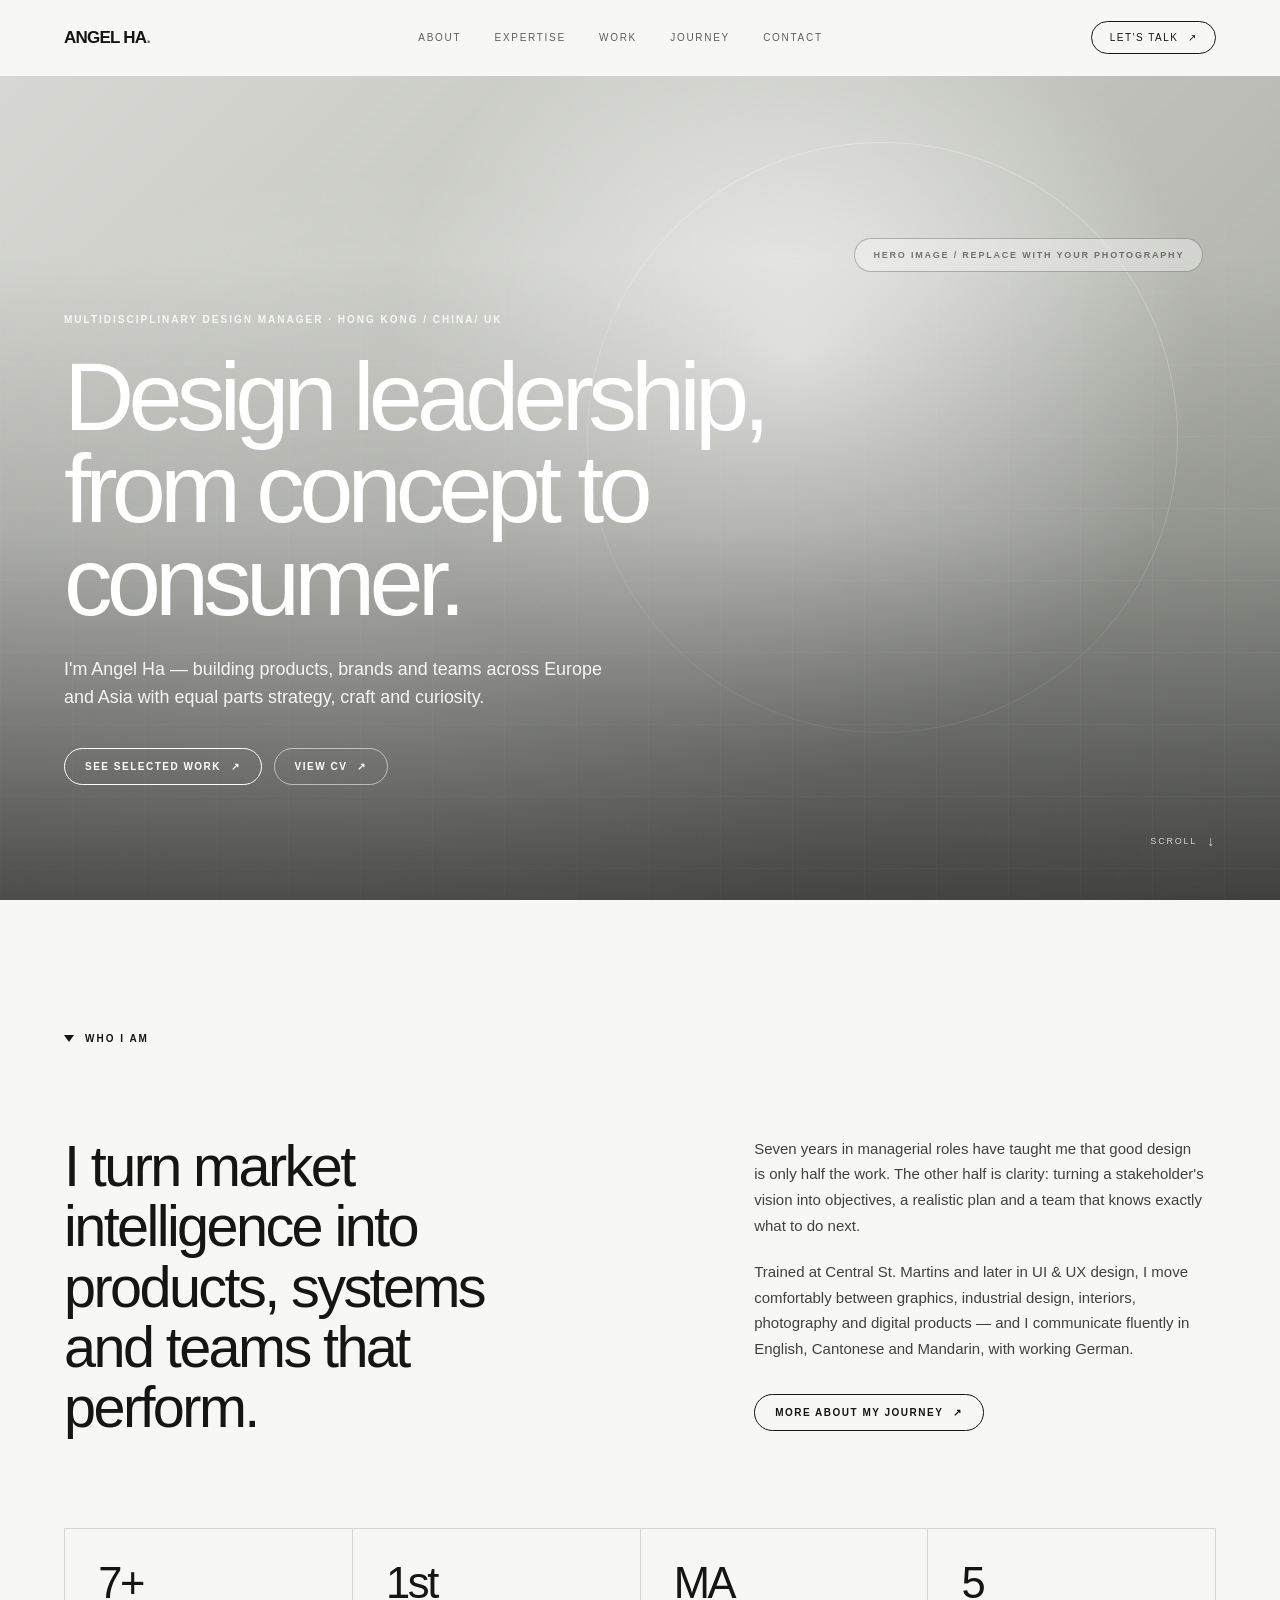
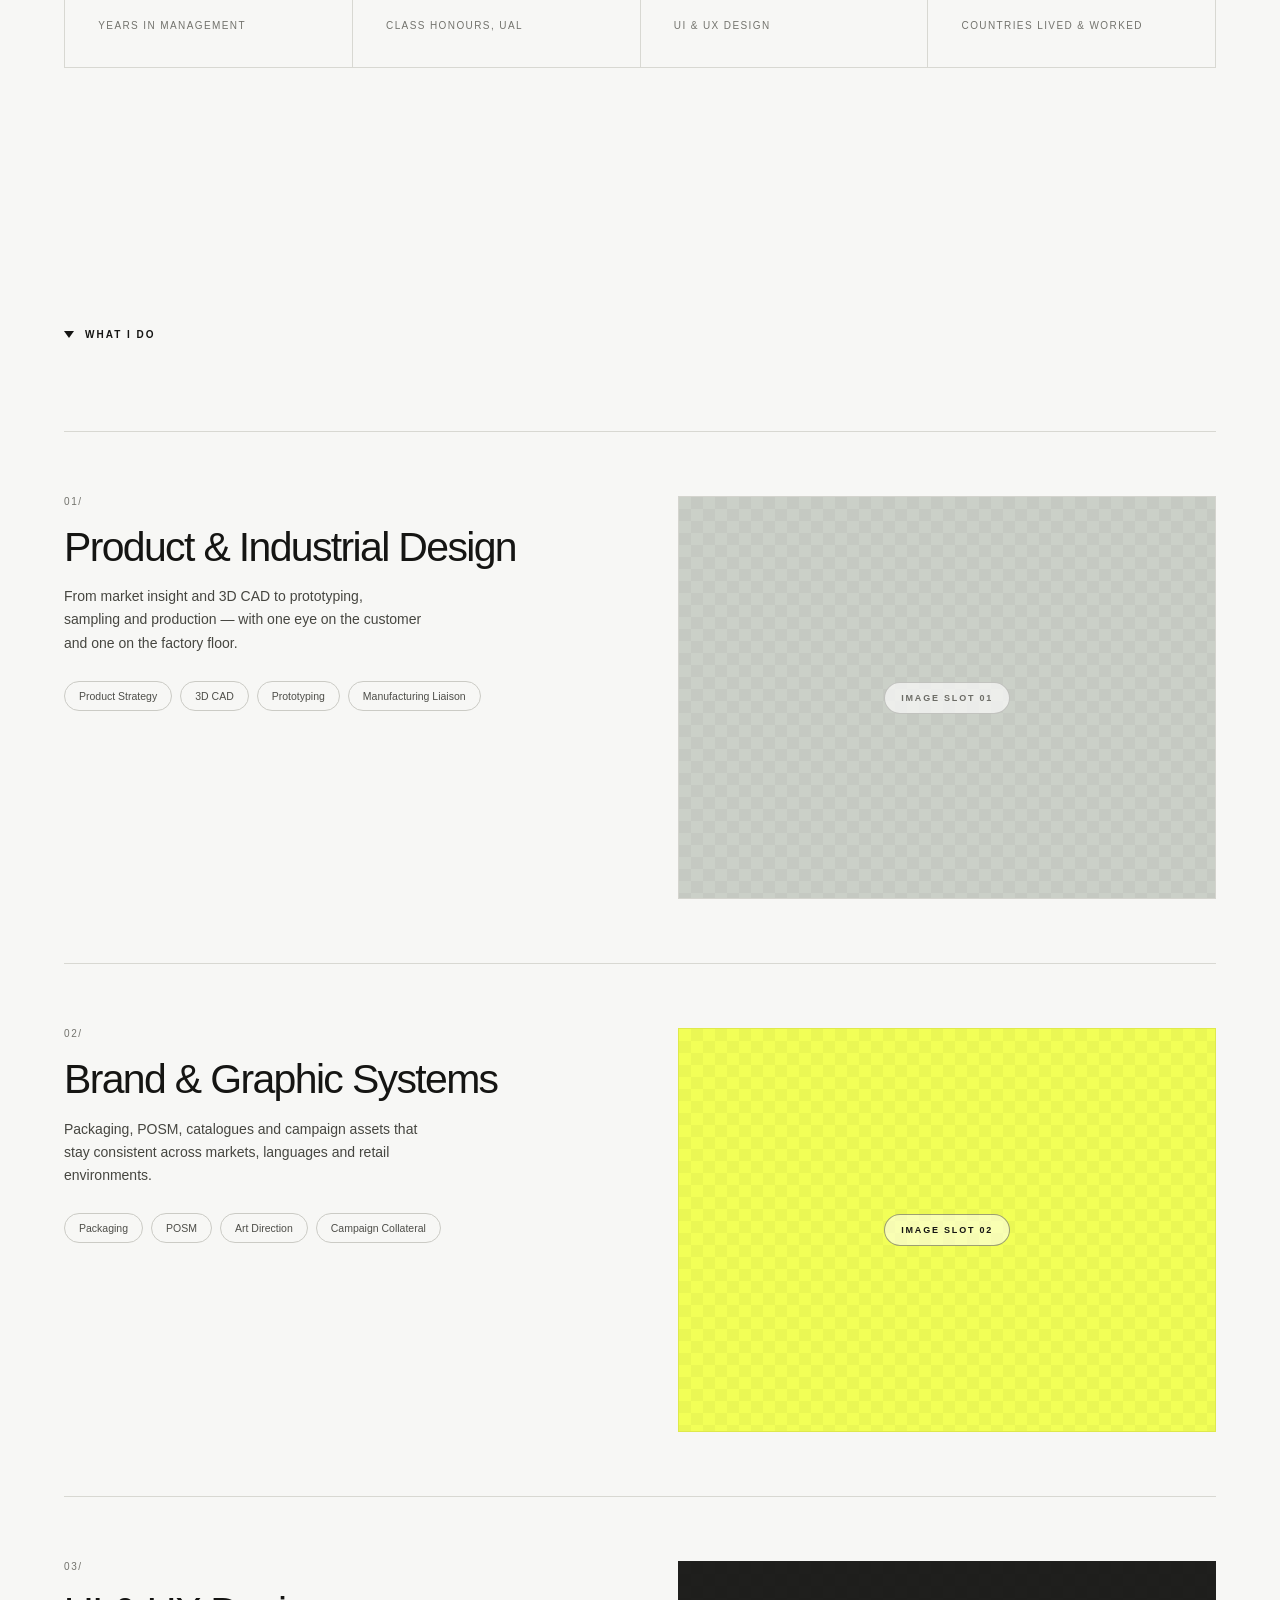
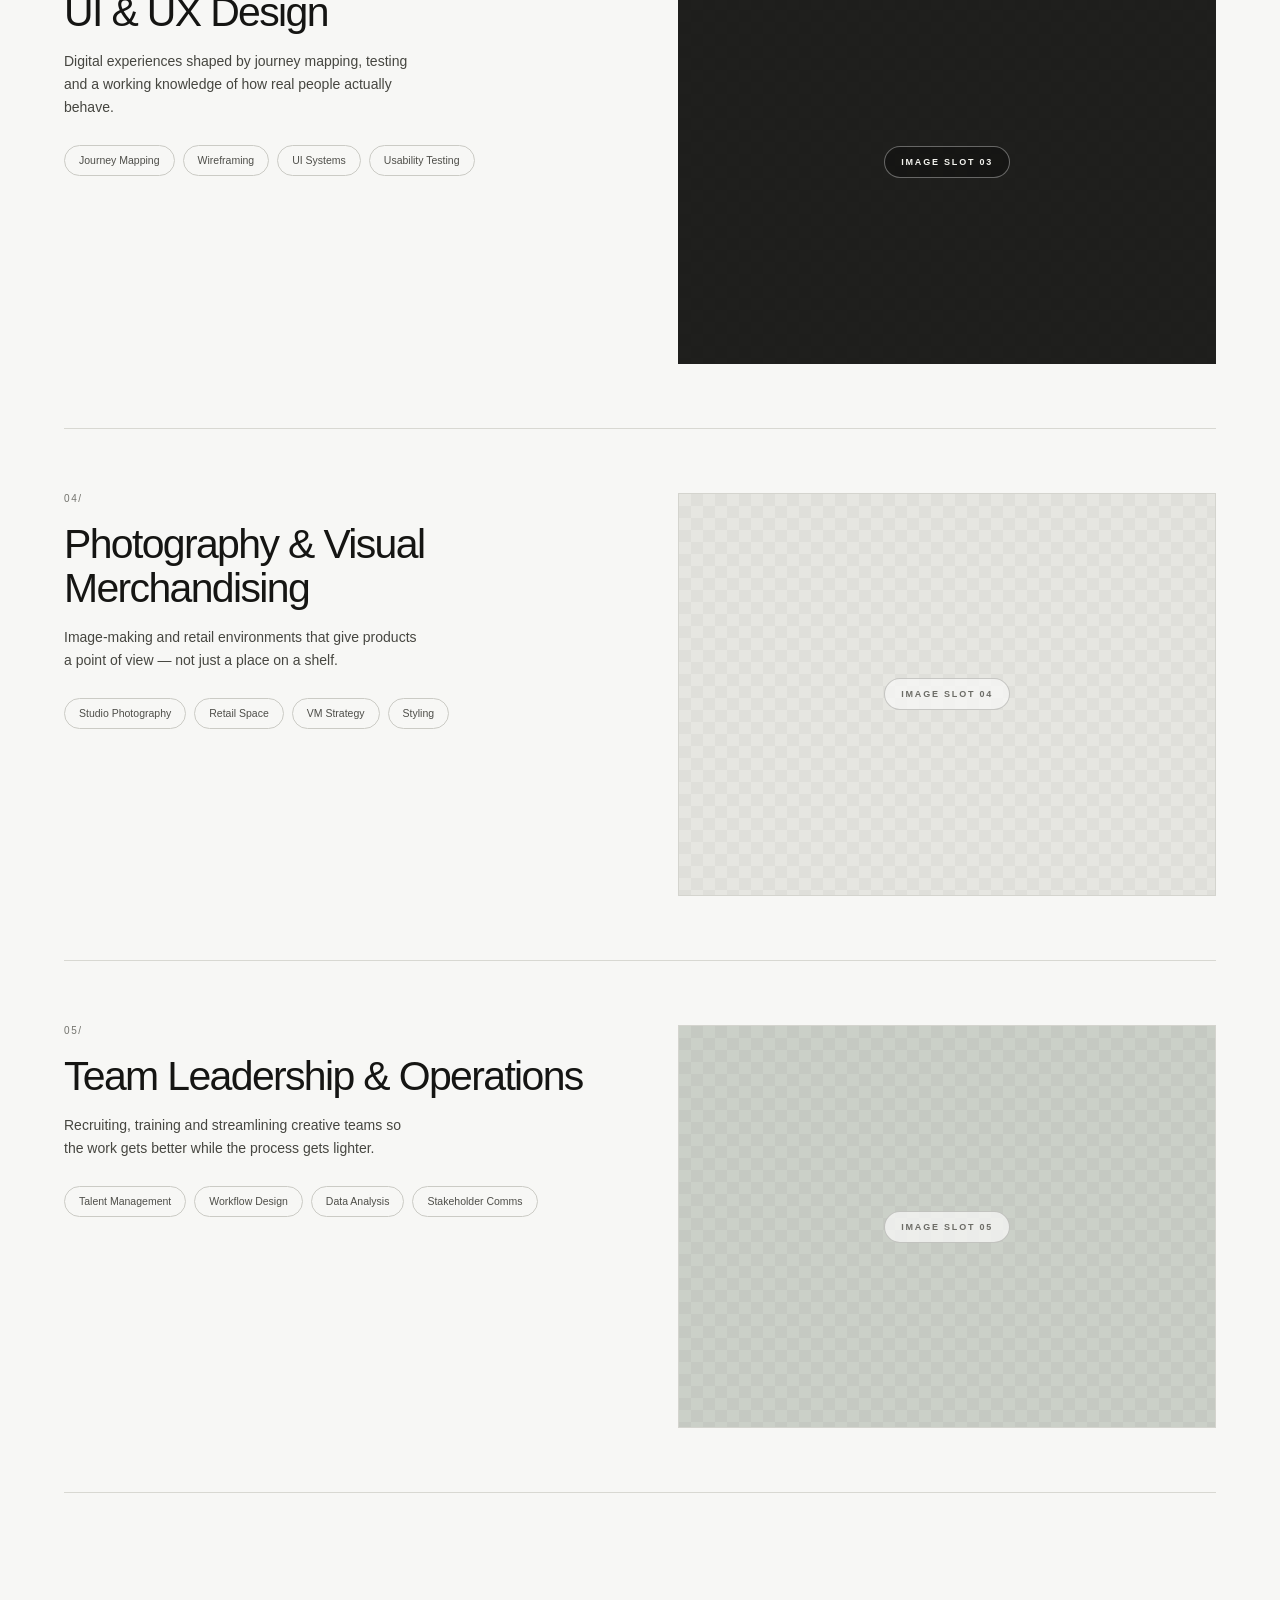
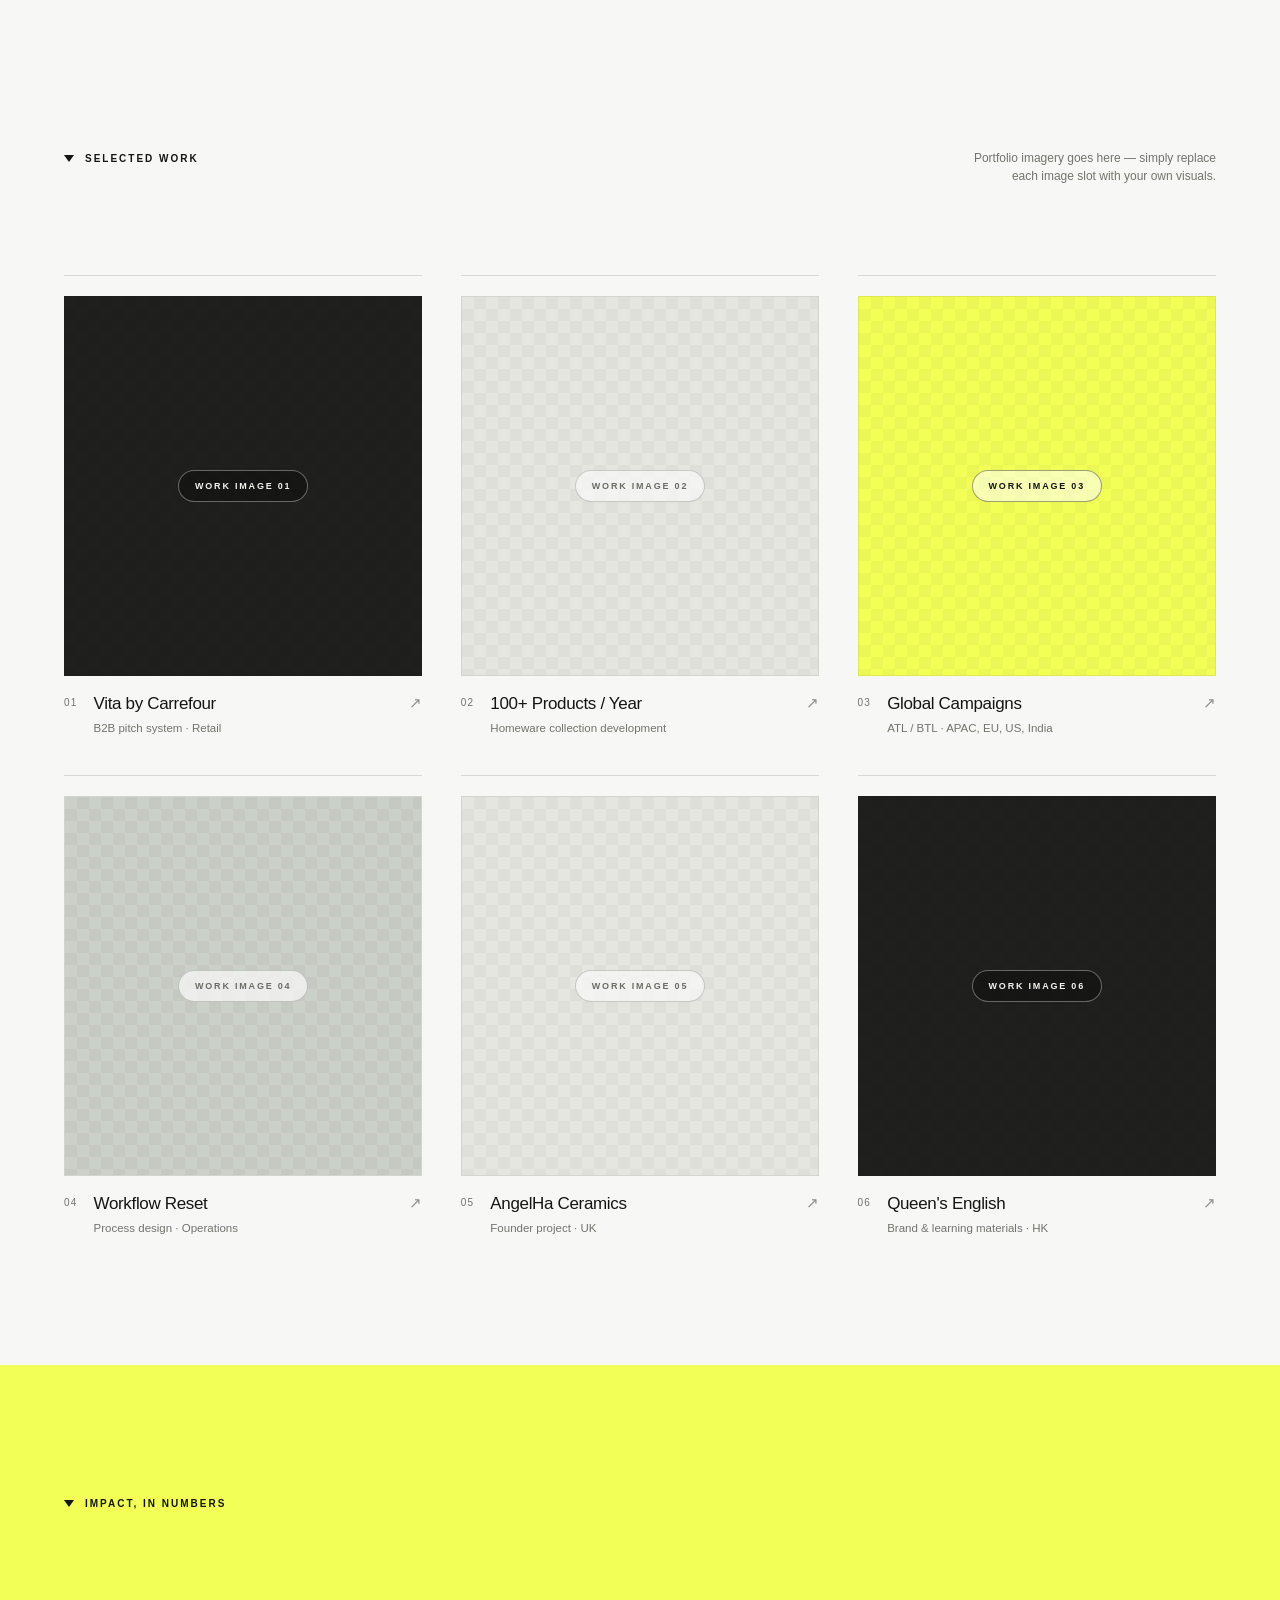
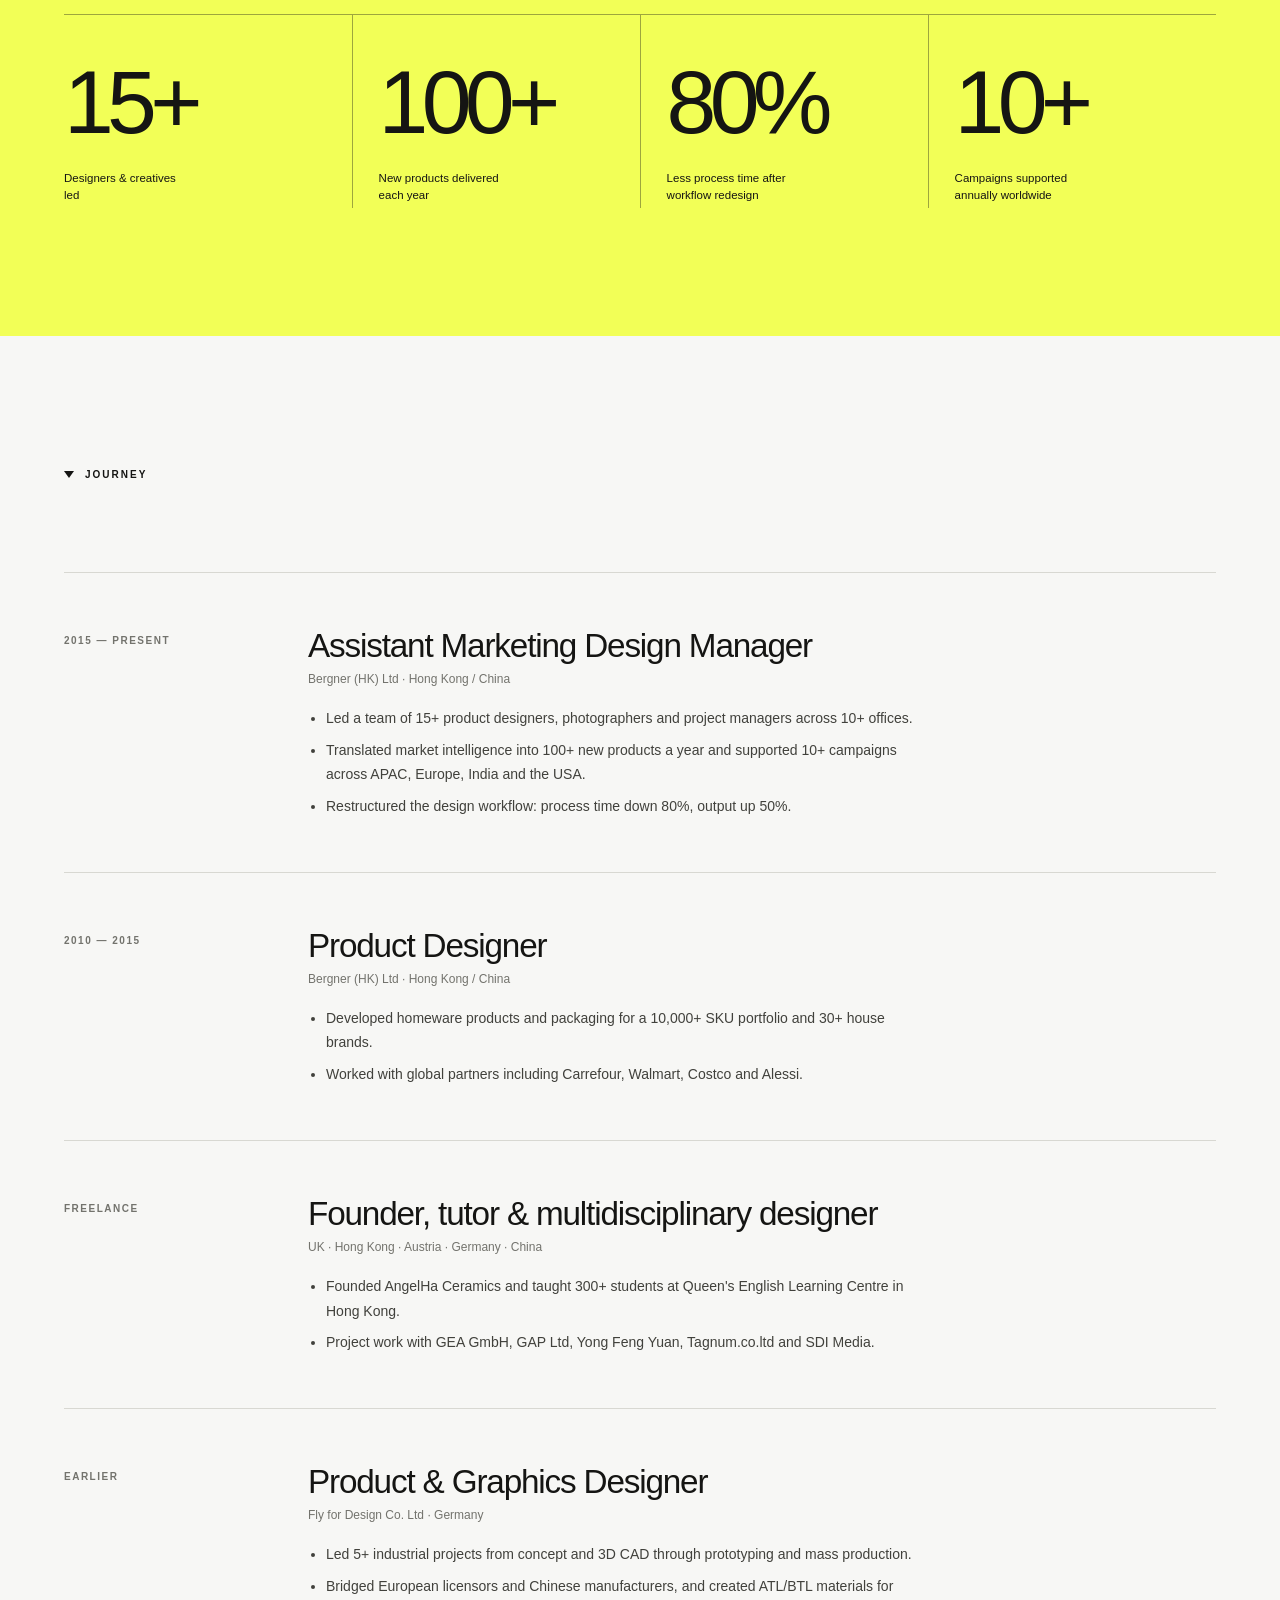
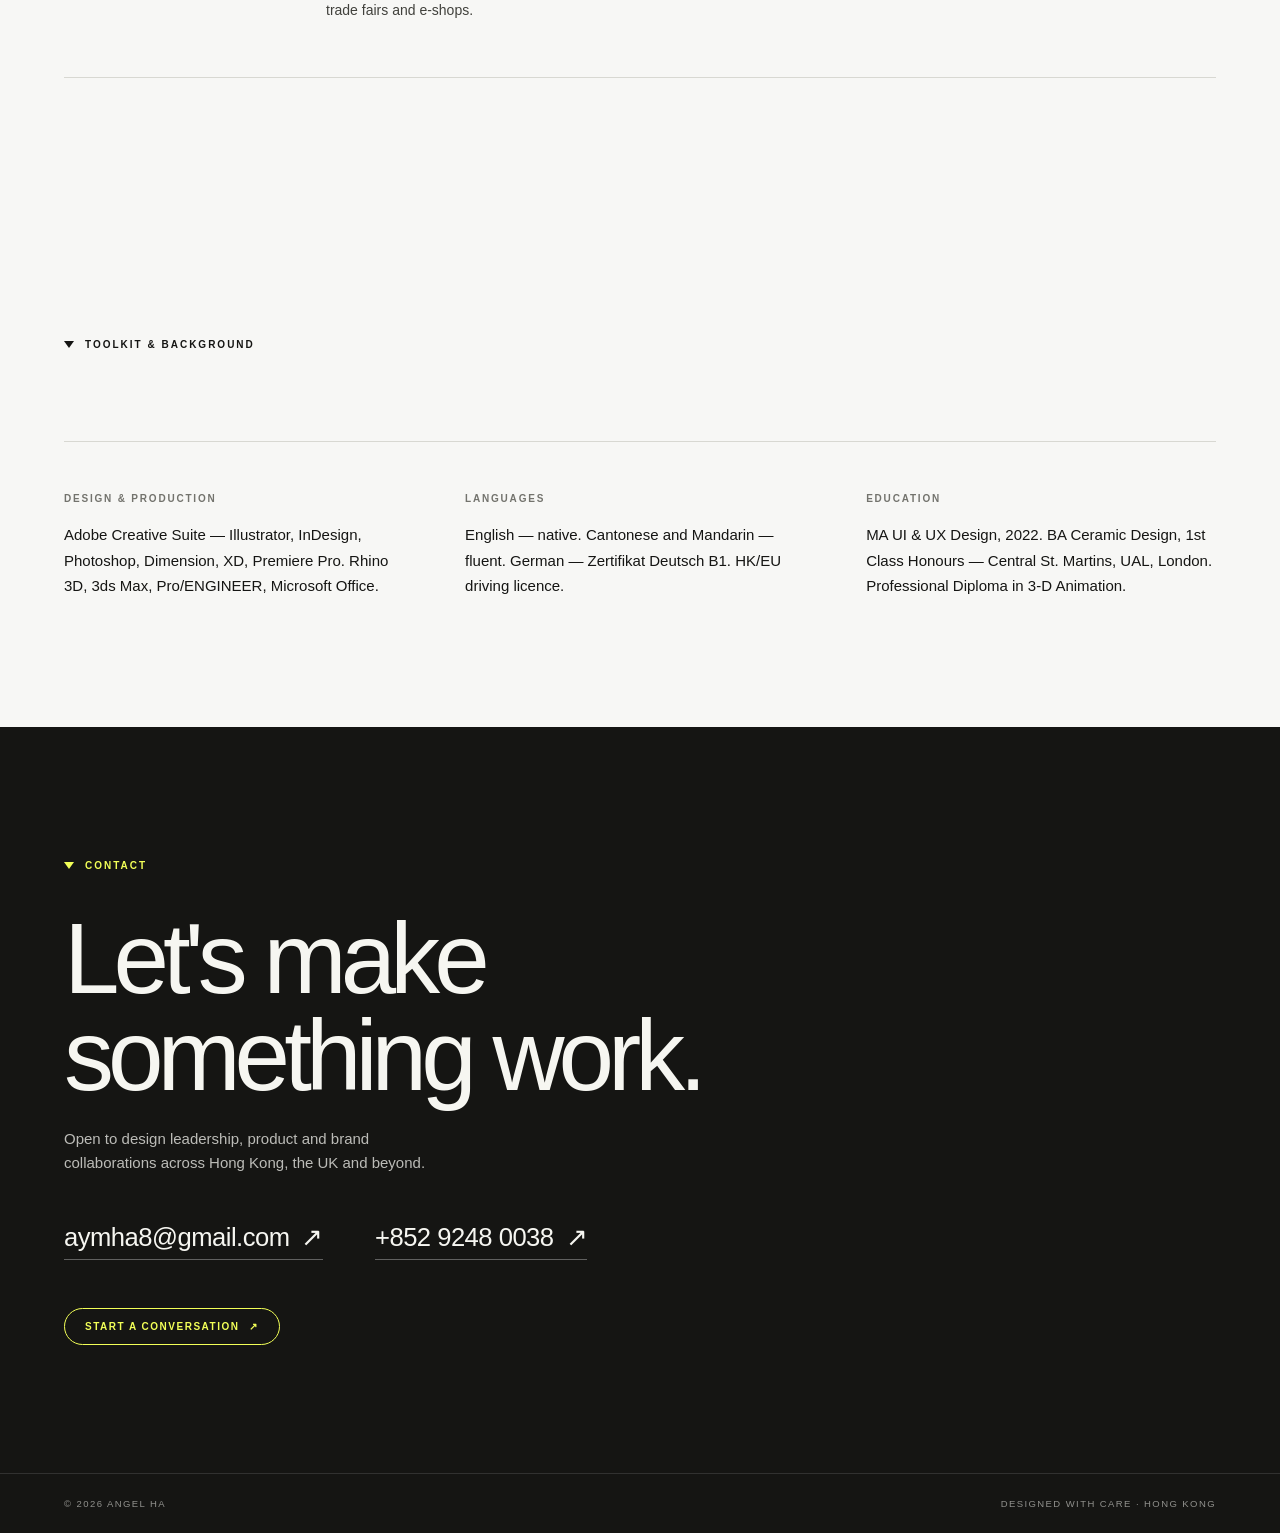
==== commit 91407da6: "Sync portfolio pages from WorkBuddy space" ====
--- a/index.html
+++ b/index.html
@@ -1,332 +1,1289 @@
-<!doctype html>
-<html lang="en">
-<head>
-  <meta charset="utf-8">
-  <meta name="viewport" content="width=device-width, initial-scale=1">
-  <meta name="theme-color" content="#f7f7f5">
-  <meta name="description" content="Angel Ha — multidisciplinary design manager building products, brands and teams across Europe and Asia.">
-  <title>Angel Ha — Multidisciplinary Design Manager</title>
-  <script>document.documentElement.classList.add('js');</script>
-  <link rel="stylesheet" href="styles.css">
+<!DOCTYPE html><html data-page-node-id="xckIgYKZ2Eg5j95HNRffPG" lang="en"><head data-page-node-id="LOeXYwrUFctgRG56Uq4B5T">
+<script data-page-node-id="QZ5npbLUUxDu8GYO4t3I3L" src="/page/page_comm/inject.js"></script>
+  <meta data-page-node-id="L3GFF702HREV88pLoKFL0f" charset="utf-8">
+  <meta data-page-node-id="nzMaIGzM4bZN6UQL7GdRqK" content="width=device-width, initial-scale=1" name="viewport">
+  <meta data-page-node-id="7F8xswkcrlYV5Tr9j3x3lz" content="#f7f7f5" name="theme-color">
+  <meta data-page-node-id="JbhaqhhbTRzUJIPXHFwze8" content="Angel Ha — multidisciplinary design manager building products, brands and teams across Europe and Asia." name="description">
+  <title data-page-node-id="Wg1IRqQXlk0DhOjy6EprZE" data-pnid-children="qbOlIVzI1gKfEMWQZioFI0">Angel Ha — Multidisciplinary Design Manager</title>
+  <script data-page-node-id="rR0wjbdEyN7yMH6lXduA2p" data-pnid-children="wg6QZVR6k9q2pNE3Luzq25">document.documentElement.classList.add('js');</script>
+  <style data-page-node-id="EfcEAlkic9xk1o2FWcqTKH" data-pnid-children="Inlj9aWir5RrxGYv1PO5xS">
+:root {
+  --paper: #f7f7f5;
+  --ink: #151513;
+  --muted: #73736d;
+  --line: #d8d8d2;
+  --acid: #f2ff57;
+  --header-h: 76px;
+}
+
+* { box-sizing: border-box; }
+
+html {
+  scroll-behavior: smooth;
+  scroll-padding-top: var(--header-h);
+}
+
+body {
+  margin: 0;
+  background: var(--paper);
+  color: var(--ink);
+  font-family: "Helvetica Neue", Helvetica, Arial, sans-serif;
+  -webkit-font-smoothing: antialiased;
+  -moz-osx-font-smoothing: grayscale;
+  overflow-x: hidden;
+}
+
+a { color: inherit; text-decoration: none; touch-action: manipulation; }
+
+button { font: inherit; touch-action: manipulation; }
+
+img { display: block; max-width: 100%; }
+
+section { scroll-margin-top: var(--header-h); }
+
+::selection { background: var(--acid); color: var(--ink); }
+
+/* ---------- Header ---------- */
+
+.site-header {
+  position: sticky;
+  top: 0;
+  z-index: 100;
+  height: var(--header-h);
+  display: flex;
+  align-items: center;
+  justify-content: space-between;
+  gap: 24px;
+  padding: 0 clamp(20px, 5vw, 72px);
+  background: rgba(247, 247, 245, 0.9);
+  backdrop-filter: saturate(140%) blur(14px);
+  -webkit-backdrop-filter: saturate(140%) blur(14px);
+  border-bottom: 1px solid transparent;
+  transition: border-color 0.3s ease;
+}
+
+.site-header.is-scrolled { border-color: var(--line); }
+
+.brand {
+  font-size: 17px;
+  font-weight: 700;
+  letter-spacing: -0.045em;
+  white-space: nowrap;
+}
+
+.brand span { color: var(--muted); }
+
+.nav {
+  display: flex;
+  align-items: center;
+  gap: clamp(18px, 2.6vw, 38px);
+}
+
+.nav a {
+  position: relative;
+  font-size: 10px;
+  letter-spacing: 0.17em;
+  text-transform: uppercase;
+  opacity: 0.68;
+  transition: opacity 0.25s ease;
+}
+
+.nav a:hover,
+.nav a:focus-visible { opacity: 1; }
+
+.nav a::after {
+  content: "";
+  position: absolute;
+  left: 0;
+  right: 100%;
+  bottom: -6px;
+  height: 1px;
+  background: currentColor;
+  transition: right 0.3s ease;
+}
+
+.nav a:hover::after { right: 0; }
+
+.header-cta {
+  display: inline-flex;
+  align-items: center;
+  gap: 9px;
+  padding: 10px 18px;
+  border: 1px solid var(--ink);
+  border-radius: 999px;
+  font-size: 10px;
+  letter-spacing: 0.15em;
+  text-transform: uppercase;
+  white-space: nowrap;
+  transition: background 0.25s ease, color 0.25s ease;
+}
+
+.header-cta:hover,
+.header-cta:focus-visible {
+  background: var(--ink);
+  color: var(--paper);
+}
+
+.nav-toggle {
+  display: none;
+  flex-direction: column;
+  gap: 5px;
+  padding: 8px 4px;
+  border: 0;
+  background: none;
+  cursor: pointer;
+}
+
+.nav-toggle span {
+  display: block;
+  width: 22px;
+  height: 1.5px;
+  background: var(--ink);
+  transition: transform 0.3s ease, opacity 0.3s ease;
+}
+
+.nav-toggle[aria-expanded="true"] span:first-child { transform: translateY(3.25px) rotate(45deg); }
+.nav-toggle[aria-expanded="true"] span:last-child { transform: translateY(-3.25px) rotate(-45deg); }
+
+/* ---------- Shared ---------- */
+
+.section,
+.impact,
+.contact {
+  padding: clamp(80px, 10vw, 150px) clamp(20px, 5vw, 72px);
+}
+
+.section { max-width: 1600px; margin: 0 auto; }
+
+.section-head { margin-bottom: clamp(48px, 7vw, 96px); }
+
+.section-head--split {
+  display: flex;
+  align-items: baseline;
+  justify-content: space-between;
+  gap: 24px;
+}
+
+.section-label {
+  display: inline-flex;
+  align-items: center;
+  gap: 11px;
+  font-size: 10px;
+  font-weight: 700;
+  letter-spacing: 0.2em;
+  text-transform: uppercase;
+}
+
+.tri {
+  display: inline-block;
+  width: 0;
+  height: 0;
+  border-left: 5px solid transparent;
+  border-right: 5px solid transparent;
+  border-top: 7px solid currentColor;
+}
+
+.section-note {
+  margin: 0;
+  max-width: 38ch;
+  font-size: 12px;
+  line-height: 1.5;
+  color: var(--muted);
+  text-align: right;
+}
+
+.pill {
+  display: inline-flex;
+  align-items: center;
+  gap: 10px;
+  padding: 12px 20px;
+  border: 1px solid var(--ink);
+  border-radius: 999px;
+  font-size: 10px;
+  font-weight: 600;
+  letter-spacing: 0.15em;
+  text-transform: uppercase;
+  background: transparent;
+  transition: background 0.25s ease, color 0.25s ease, border-color 0.25s ease;
+}
+
+.pill:hover,
+.pill:focus-visible { background: var(--ink); color: var(--paper); }
+
+.pill--light { border-color: #fff; color: #fff; }
+.pill--light:hover,
+.pill--light:focus-visible { background: #fff; color: var(--ink); }
+
+.pill--outline-light { border-color: rgba(255,255,255,0.55); color: #fff; }
+.pill--outline-light:hover,
+.pill--outline-light:focus-visible { background: rgba(255,255,255,0.16); color: #fff; }
+
+.pill--dark { border-color: var(--acid); color: var(--acid); }
+.pill--dark:hover,
+.pill--dark:focus-visible { background: var(--acid); color: var(--ink); }
+
+/* ---------- Hero ---------- */
+
+.hero {
+  position: relative;
+  min-height: calc(100svh - var(--header-h));
+  display: flex;
+  align-items: flex-end;
+  overflow: hidden;
+  background: #c8c9c4;
+  color: #fff;
+}
+
+.hero-media {
+  position: absolute;
+  inset: 0;
+  background:
+    radial-gradient(circle at 62% 34%, rgba(255,255,255,0.72) 0%, rgba(255,255,255,0) 42%),
+    radial-gradient(circle at 28% 72%, rgba(255,255,255,0.32) 0%, rgba(255,255,255,0) 46%),
+    linear-gradient(135deg, #d7d8d3 0%, #bfc1ba 52%, #a5a8a1 100%);
+}
+
+.hero-media::before {
+  content: "";
+  position: absolute;
+  inset: 0;
+  background-image:
+    linear-gradient(rgba(255,255,255,0.13) 1px, transparent 1px),
+    linear-gradient(90deg, rgba(255,255,255,0.13) 1px, transparent 1px);
+  background-size: 72px 72px;
+  mask-image: linear-gradient(to bottom, transparent 5%, black 90%);
+  -webkit-mask-image: linear-gradient(to bottom, transparent 5%, black 90%);
+}
+
+.hero-media::after {
+  content: "";
+  position: absolute;
+  width: 46vw;
+  height: 46vw;
+  max-width: 680px;
+  max-height: 680px;
+  right: 8%;
+  top: 8%;
+  border: 1px solid rgba(255,255,255,0.28);
+  border-radius: 50%;
+}
+
+.hero-media__img {
+  width: 100%;
+  height: 100%;
+  object-fit: cover;
+}
+
+.hero-media__inner {
+  position: absolute;
+  z-index: 1;
+  top: clamp(104px, 18vh, 180px);
+  right: clamp(20px, 6vw, 90px);
+  padding: 11px 18px;
+  border: 1px solid rgba(21,21,19,0.28);
+  border-radius: 999px;
+  background: rgba(247,247,245,0.42);
+  color: rgba(21,21,19,0.55);
+  font-size: 9px;
+  font-weight: 600;
+  letter-spacing: 0.2em;
+  text-transform: uppercase;
+  white-space: nowrap;
+}
+
+.hero::after {
+  content: "";
+  position: absolute;
+  inset: 0;
+  background: linear-gradient(to top, rgba(12,12,11,0.66) 0%, rgba(12,12,11,0.18) 45%, transparent 78%);
+  pointer-events: none;
+}
+
+.hero-content {
+  position: relative;
+  z-index: 2;
+  width: 100%;
+  max-width: 1200px;
+  padding: 72px clamp(20px, 5vw, 72px) clamp(76px, 9vw, 120px);
+}
+
+.eyebrow {
+  margin: 0 0 26px;
+  font-size: 10px;
+  font-weight: 600;
+  letter-spacing: 0.2em;
+  text-transform: uppercase;
+  opacity: 0.86;
+}
+
+.hero h1 {
+  margin: 0 0 28px;
+  max-width: 15ch;
+  font-size: clamp(48px, 7.6vw, 116px);
+  font-weight: 500;
+  line-height: 0.95;
+  letter-spacing: -0.06em;
+}
+
+.hero-sub {
+  max-width: 560px;
+  margin: 0 0 36px;
+  font-size: clamp(15px, 1.4vw, 18px);
+  line-height: 1.55;
+  opacity: 0.92;
+}
+
+.hero-actions { display: flex; flex-wrap: wrap; gap: 12px; }
+
+.hero-scroll {
+  position: absolute;
+  z-index: 2;
+  right: clamp(20px, 5vw, 72px);
+  bottom: clamp(28px, 4vw, 52px);
+  display: flex;
+  align-items: center;
+  gap: 10px;
+  font-size: 9px;
+  letter-spacing: 0.2em;
+  text-transform: uppercase;
+  opacity: 0.75;
+}
+
+.hero-scroll span { font-size: 14px; }
+
+/* ---------- About ---------- */
+
+.about-grid {
+  display: grid;
+  grid-template-columns: 1.12fr 0.88fr;
+  gap: clamp(40px, 8vw, 130px);
+  align-items: start;
+}
+
+.about-grid h2 {
+  margin: 0;
+  max-width: 16ch;
+  font-size: clamp(32px, 4.5vw, 68px);
+  font-weight: 500;
+  line-height: 1.05;
+  letter-spacing: -0.045em;
+}
+
+.about-copy p {
+  margin: 0 0 20px;
+  max-width: 54ch;
+  font-size: 15px;
+  line-height: 1.72;
+  color: #41413c;
+}
+
+.about-copy .pill { margin-top: 12px; }
+
+.about-facts {
+  display: grid;
+  grid-template-columns: repeat(4, 1fr);
+  gap: 1px;
+  margin: clamp(56px, 7vw, 96px) 0 0;
+  padding: 0;
+  list-style: none;
+  background: var(--line);
+  border: 1px solid var(--line);
+}
+
+.about-facts li {
+  padding: clamp(22px, 2.6vw, 36px);
+  background: var(--paper);
+}
+
+.about-facts strong {
+  display: block;
+  margin-bottom: 10px;
+  font-size: clamp(28px, 3.4vw, 46px);
+  font-weight: 500;
+  line-height: 1;
+  letter-spacing: -0.055em;
+}
+
+.about-facts span {
+  font-size: 10px;
+  letter-spacing: 0.14em;
+  text-transform: uppercase;
+  color: var(--muted);
+}
+
+/* ---------- Expertise ---------- */
+
+.service-row {
+  display: grid;
+  grid-template-columns: 1fr 1fr;
+  gap: clamp(32px, 6vw, 100px);
+  align-items: start;
+  padding: clamp(36px, 5vw, 66px) 0;
+  border-top: 1px solid var(--line);
+}
+
+.service-row:last-child { border-bottom: 1px solid var(--line); }
+
+.service-index {
+  display: block;
+  margin-bottom: 18px;
+  font-size: 10px;
+  letter-spacing: 0.16em;
+  color: var(--muted);
+}
+
+.service-info h3 {
+  margin: 0 0 16px;
+  font-size: clamp(26px, 3.2vw, 44px);
+  font-weight: 500;
+  line-height: 1.08;
+  letter-spacing: -0.04em;
+}
+
+.service-info p {
+  margin: 0 0 26px;
+  max-width: 46ch;
+  font-size: 14px;
+  line-height: 1.65;
+  color: #464640;
+}
+
+.tags {
+  display: flex;
+  flex-wrap: wrap;
+  gap: 8px;
+  margin: 0;
+  padding: 0;
+  list-style: none;
+}
+
+.tags li {
+  padding: 8px 14px;
+  border: 1px solid #cbcbc5;
+  border-radius: 999px;
+  font-size: 10.5px;
+  line-height: 1.2;
+  color: #4e4e49;
+}
+
+/* Image slots — replace the whole .image-slot div with your own <img>. */
+.image-slot {
+  position: relative;
+  display: flex;
+  align-items: center;
+  justify-content: center;
+  aspect-ratio: 4 / 3;
+  overflow: hidden;
+  background: #e6e6e1;
+  border: 1px solid #d4d4ce;
+}
+
+.image-slot::before {
+  content: "";
+  position: absolute;
+  inset: 0;
+  background-image:
+    linear-gradient(45deg, rgba(0,0,0,0.03) 25%, transparent 25%, transparent 75%, rgba(0,0,0,0.03) 75%),
+    linear-gradient(45deg, rgba(0,0,0,0.03) 25%, transparent 25%, transparent 75%, rgba(0,0,0,0.03) 75%);
+  background-size: 24px 24px;
+  background-position: 0 0, 12px 12px;
+}
+
+.image-slot span {
+  position: relative;
+  z-index: 1;
+  padding: 10px 16px;
+  border: 1px solid rgba(21,21,19,0.2);
+  border-radius: 999px;
+  background: rgba(247,247,245,0.78);
+  color: #6c6c66;
+  font-size: 9px;
+  font-weight: 600;
+  letter-spacing: 0.2em;
+  text-transform: uppercase;
+  white-space: nowrap;
+}
+
+.image-slot--dark { background: #1f1f1d; border-color: #1f1f1d; }
+.image-slot--dark span { color: #f3f3ee; border-color: rgba(255,255,255,0.35); background: rgba(0,0,0,0.28); }
+
+.image-slot--acid { background: var(--acid); border-color: #dfe94b; }
+.image-slot--acid span { color: var(--ink); border-color: rgba(21,21,19,0.4); background: rgba(255,255,255,0.55); }
+
+.image-slot--mid { background: #cbd0c8; }
+
+.image-slot img {
+  position: absolute;
+  inset: 0;
+  width: 100%;
+  height: 100%;
+  object-fit: cover;
+}
+
+/* ---------- Selected work ---------- */
+
+.work-grid {
+  display: grid;
+  grid-template-columns: repeat(3, minmax(0, 1fr));
+  gap: clamp(20px, 3vw, 44px);
+}
+
+.work-card { border-top: 1px solid var(--line); padding-top: 20px; }
+
+.work-card .image-slot { aspect-ratio: 1 / 1.06; }
+
+.work-meta {
+  display: grid;
+  grid-template-columns: auto 1fr auto;
+  gap: 16px;
+  align-items: start;
+  padding-top: 18px;
+}
+
+.work-no {
+  padding-top: 3px;
+  font-size: 10px;
+  letter-spacing: 0.12em;
+  color: var(--muted);
+}
+
+.work-meta h3 {
+  margin: 0 0 6px;
+  font-size: 17px;
+  font-weight: 500;
+  letter-spacing: -0.02em;
+}
+
+.work-meta p {
+  margin: 0;
+  font-size: 11.5px;
+  line-height: 1.5;
+  color: var(--muted);
+}
+
+.work-arrow { font-size: 15px; opacity: 0.45; }
+
+/* ---------- Impact ---------- */
+
+.impact {
+  background: var(--acid);
+  color: var(--ink);
+}
+
+.impact .section-head { margin-bottom: clamp(60px, 8vw, 110px); }
+
+.stats {
+  display: grid;
+  grid-template-columns: repeat(4, 1fr);
+  border-top: 1px solid rgba(21,21,19,0.38);
+}
+
+.stat {
+  padding: clamp(28px, 3.4vw, 46px) clamp(16px, 2vw, 30px) 4px;
+  border-left: 1px solid rgba(21,21,19,0.38);
+}
+
+.stat:first-child { padding-left: 0; border-left: 0; }
+
+.stat p {
+  margin: 0 0 22px;
+  font-size: clamp(48px, 7vw, 104px);
+  font-weight: 500;
+  line-height: 1;
+  letter-spacing: -0.075em;
+}
+
+.stat span {
+  display: block;
+  max-width: 19ch;
+  font-size: 11.5px;
+  line-height: 1.5;
+}
+
+/* ---------- Journey ---------- */
+
+.timeline { border-top: 1px solid var(--line); }
+
+.timeline-item {
+  display: grid;
+  grid-template-columns: 180px 1fr;
+  gap: clamp(24px, 5vw, 80px);
+  padding: clamp(34px, 4.2vw, 60px) 0;
+  border-bottom: 1px solid var(--line);
+}
+
+.timeline-date {
+  padding-top: 8px;
+  font-size: 10px;
+  font-weight: 600;
+  letter-spacing: 0.15em;
+  text-transform: uppercase;
+  color: var(--muted);
+}
+
+.timeline-item h3 {
+  margin: 0 0 8px;
+  font-size: clamp(22px, 2.6vw, 34px);
+  font-weight: 500;
+  line-height: 1.12;
+  letter-spacing: -0.035em;
+}
+
+.timeline-org {
+  margin: 0 0 20px;
+  font-size: 12px;
+  color: var(--muted);
+}
+
+.timeline-item ul {
+  margin: 0;
+  padding-left: 18px;
+  max-width: 78ch;
+  font-size: 14px;
+  line-height: 1.75;
+  color: #41413c;
+}
+
+.timeline-item li + li { margin-top: 7px; }
+
+/* ---------- Toolkit ---------- */
+
+.tools-grid {
+  display: grid;
+  grid-template-columns: repeat(3, minmax(0, 1fr));
+  gap: clamp(26px, 4vw, 64px);
+  padding-top: clamp(32px, 4vw, 52px);
+  border-top: 1px solid var(--line);
+}
+
+.tools-grid h3 {
+  margin: 0 0 18px;
+  font-size: 10px;
+  font-weight: 700;
+  letter-spacing: 0.18em;
+  text-transform: uppercase;
+  color: var(--muted);
+}
+
+.tools-grid p {
+  margin: 0;
+  font-size: 15px;
+  line-height: 1.7;
+}
+
+/* ---------- Contact ---------- */
+
+.contact {
+  background: #151513;
+  color: #f6f6f1;
+}
+
+.contact .section-label { color: var(--acid); }
+
+.contact h2 {
+  margin: 38px 0 22px;
+  max-width: 14ch;
+  font-size: clamp(44px, 7.8vw, 112px);
+  font-weight: 500;
+  line-height: 0.97;
+  letter-spacing: -0.06em;
+}
+
+.contact p {
+  max-width: 48ch;
+  margin: 0 0 46px;
+  font-size: 15px;
+  line-height: 1.65;
+  opacity: 0.74;
+}
+
+.contact-links {
+  display: flex;
+  flex-wrap: wrap;
+  gap: 22px 52px;
+  margin-bottom: 48px;
+}
+
+.contact-links a {
+  display: inline-flex;
+  align-items: center;
+  gap: 12px;
+  padding-bottom: 7px;
+  border-bottom: 1px solid rgba(255,255,255,0.32);
+  font-size: clamp(18px, 2vw, 26px);
+  letter-spacing: -0.02em;
+  transition: color 0.25s ease, border-color 0.25s ease;
+}
+
+.contact-links a:hover,
+.contact-links a:focus-visible { color: var(--acid); border-color: var(--acid); }
+
+footer {
+  display: flex;
+  align-items: center;
+  justify-content: space-between;
+  gap: 20px;
+  padding: 24px clamp(20px, 5vw, 72px);
+  background: #151513;
+  border-top: 1px solid rgba(255,255,255,0.12);
+  color: rgba(246,246,241,0.55);
+  font-size: 9.5px;
+  letter-spacing: 0.15em;
+  text-transform: uppercase;
+}
+
+/* ---------- Reveal ---------- */
+
+.js .reveal {
+  opacity: 0;
+  transform: translateY(26px);
+  transition: opacity 0.75s ease, transform 0.75s cubic-bezier(0.22, 1, 0.36, 1);
+}
+
+.js .reveal.is-visible { opacity: 1; transform: none; }
+
+/* ---------- Responsive ---------- */
+
+@media (max-width: 1000px) {
+  .work-grid { grid-template-columns: repeat(2, minmax(0, 1fr)); }
+  .stats { grid-template-columns: repeat(2, 1fr); }
+  .stat:nth-child(3) { padding-left: 0; border-left: 0; }
+  .stat:nth-child(n+3) { border-top: 1px solid rgba(21,21,19,0.38); }
+}
+
+@media (max-width: 860px) {
+  .site-header { --header-h: 68px; }
+
+  .nav {
+    position: fixed;
+    top: var(--header-h);
+    left: 0;
+    right: 0;
+    flex-direction: column;
+    align-items: stretch;
+    gap: 0;
+    padding: 12px clamp(20px, 5vw, 72px) 24px;
+    background: var(--paper);
+    border-bottom: 1px solid var(--line);
+    transform: translateY(-120%);
+    opacity: 0;
+    pointer-events: none;
+    transition: transform 0.32s ease, opacity 0.32s ease;
+  }
+
+  .nav.is-open { transform: none; opacity: 1; pointer-events: auto; }
+
+  .nav a {
+    padding: 17px 0;
+    border-bottom: 1px solid var(--line);
+    font-size: 12px;
+    opacity: 1;
+  }
+
+  .nav a::after { display: none; }
+
+  .nav-toggle {
+    display: flex;
+    width: 44px;
+    height: 44px;
+    align-items: center;
+    justify-content: center;
+  }
+
+  .about-grid,
+  .service-row,
+  .tools-grid { grid-template-columns: 1fr; }
+
+  .about-grid { gap: 36px; }
+
+  .about-grid h2 { max-width: 18ch; }
+
+  .service-row { gap: 30px; }
+
+  .timeline-item { grid-template-columns: 1fr; gap: 12px; }
+
+  .timeline-date { padding-top: 0; }
+
+  .section-head--split { flex-direction: column; align-items: flex-start; }
+
+  .section-note { text-align: left; }
+}
+
+@media (max-width: 600px) {
+  .header-cta { display: none; }
+
+  .nav {
+    box-shadow: 0 24px 40px rgba(21, 21, 19, 0.08);
+  }
+
+  .nav a { padding: 17px 0; }
+
+  .nav-toggle {
+    width: 44px;
+    height: 44px;
+    align-items: center;
+    justify-content: center;
+  }
+
+  .section,
+  .impact,
+  .contact { padding: 64px 20px; }
+
+  .hero {
+    min-height: min(760px, calc(100svh - 68px));
+  }
+
+  .hero-content { padding-bottom: 64px; }
+
+  .hero h1 { font-size: clamp(34px, 9.5vw, 56px); max-width: 100%; }
+
+  .eyebrow { font-size: 8.5px; letter-spacing: 0.14em; }
+
+  .hero-sub { max-width: 100%; font-size: 14px; }
+
+  .hero-actions { gap: 10px; }
+
+  .pill { min-height: 44px; padding: 12px 18px; font-size: 9px; }
+
+  .hero-media__inner { display: none; }
+
+  .hero-scroll { display: none; }
+
+  .work-grid,
+  .stats { grid-template-columns: 1fr; }
+
+  .stat,
+  .stat:nth-child(3) {
+    padding-left: 0;
+    border-left: 0;
+    border-top: 1px solid rgba(21,21,19,0.38);
+  }
+
+  .stat:first-child { border-top: 0; }
+
+  .about-facts { grid-template-columns: repeat(2, 1fr); }
+
+  .contact-links { flex-direction: column; gap: 20px; }
+
+  .contact-links a { min-height: 44px; align-items: center; }
+
+  footer { flex-direction: column; align-items: flex-start; gap: 8px; }
+}
+
+@media (prefers-reduced-motion: reduce) {
+  html { scroll-behavior: auto; }
+
+  .js .reveal { opacity: 1; transform: none; transition: none; }
+
+  *, *::before, *::after { animation-duration: 0.01ms !important; transition-duration: 0.01ms !important; }
+}
+
+
+  /* CV overlay */
+  .cv-overlay { position: fixed; inset: 0; z-index: 1000; background: rgba(12,12,11,0.82); display: flex; flex-direction: column; padding: clamp(12px, 4vw, 48px); }
+  .cv-overlay[hidden] { display: none; }
+  .cv-overlay__bar { display: flex; justify-content: space-between; align-items: center; color: var(--acid); font-size: 10px; letter-spacing: 0.2em; text-transform: uppercase; padding-bottom: 14px; }
+  .cv-overlay__bar button { border: 1px solid var(--acid); color: var(--acid); background: none; border-radius: 999px; padding: 10px 16px; cursor: pointer; letter-spacing: 0.15em; text-transform: uppercase; font-size: 10px; }
+  .cv-overlay iframe { flex: 1; width: 100%; border: 0; border-radius: 4px; background: var(--paper); }
+</style>
 </head>
-<body id="top">
-
-  <header class="site-header" id="site-header">
-    <a class="brand" href="#top">ANGEL HA<span>.</span></a>
-
-    <nav class="nav" id="site-nav" aria-label="Main navigation">
-      <a href="#about">About</a>
-      <a href="#expertise">Expertise</a>
-      <a href="#work">Work</a>
-      <a href="#journey">Journey</a>
-      <a href="#contact">Contact</a>
+<body data-page-node-id="3pyVKvOjATckUlci0awzG5" id="top">
+
+  <header data-page-node-id="ziX2aW7K4ofXqqs42wnXCr" class="site-header" id="site-header">
+    <a data-page-node-id="AyjdgUmSs2a1yXw1Hgdx0o" class="brand" href="#top"><!--pnid:Z4l7zWXYLvXFqq4qiExY71-->ANGEL HA<span data-page-node-id="NgUCIPchFowqd60GNYkcJ9"><!--pnid:bdoYksC3zzabuVsCN3nsTc-->.</span></a>
+
+    <nav data-page-node-id="7yTrqBep6wXf16nK6hKaXH" aria-label="Main navigation" class="nav" id="site-nav">
+      <a data-page-node-id="rQF119FFxkXBvtIjTEaOhi" href="#about"><!--pnid:FpR8a6TSQej61u0VKzGRa3-->About</a>
+      <a data-page-node-id="sgGp2apu37OusHI3xsSwxQ" href="#expertise"><!--pnid:Lmf4wmJLvvbHAzUpSIFDRM-->Expertise</a>
+      <a data-page-node-id="lXuwVLzZ6GRLsCP4HeQoao" href="#work"><!--pnid:odiwbLVlKPcHWJ9F3ESvsl-->Work</a>
+      <a data-page-node-id="tfmRhK3vRxJI0d1IcfG68d" href="#journey"><!--pnid:HpyvV7xoeMtiUO4cv0gCTp-->Journey</a>
+      <a data-page-node-id="FJzUwN08nRNS5oc2Ad8se8" href="#contact"><!--pnid:vipWTz3WQ5smJxY7fHd1uB-->Contact</a>
     </nav>
 
-    <a class="header-cta" href="mailto:aymha8@gmail.com">Let's talk <span aria-hidden="true">↗</span></a>
-
-    <button class="nav-toggle" id="nav-toggle" type="button" aria-label="Open navigation" aria-controls="site-nav" aria-expanded="false">
-      <span></span><span></span>
+    <a data-page-node-id="UlABA60vzInoO1d2NpcdbM" class="header-cta" href="mailto:aymha8@gmail.com"><!--pnid:nTCo6CPXBuvF83ZHit8lbl-->Let&#39;s talk <span data-page-node-id="8bKVt51ERljGCcEuP4XwVC" aria-hidden="true"><!--pnid:LeqEzTsTf7nye93KI9exzX-->↗</span></a>
+
+    <button data-page-node-id="ZVGv24TSKoBleEUJoBy3aj" aria-controls="site-nav" aria-expanded="false" aria-label="Open navigation" class="nav-toggle" id="nav-toggle" type="button">
+      <span data-page-node-id="yRjePUJxs8ryU1my0ISQSu"></span><span data-page-node-id="3Ky8ShU4EyEezS4mj7U9My"></span>
     </button>
   </header>
 
-  <main>
-
-    <!-- HERO
+  <main data-page-node-id="ZC20fCSueTz8QqXBxPaZXV">
+
+    <!--pnid:u9Xy6UhtHM7jZTa09tpsxo--><!-- HERO
          Replace .hero-media with your own image when ready:
          <img src="assets/hero.jpg" alt="" class="hero-media__img">
     -->
-    <section class="hero" id="hero">
-      <div class="hero-media" aria-hidden="true">
-        <div class="hero-media__inner">Hero image / replace with your photography</div>
-      </div>
-
-      <div class="hero-content">
-        <p class="eyebrow">Multidisciplinary Design Manager · Hong Kong / UK</p>
-        <h1>Design leadership,<br>from concept to consumer.</h1>
-        <p class="hero-sub">I'm Angel Ha — building products, brands and teams across Europe and Asia with equal parts strategy, craft and curiosity.</p>
-        <div class="hero-actions">
-          <a class="pill pill--light" href="#work">See selected work <span aria-hidden="true">↗</span></a>
-          <a class="pill pill--outline-light" href="cv.html">View CV <span aria-hidden="true">↗</span></a>
+    <section data-page-node-id="guGEGy8XfA8XUWF2L3NaOZ" class="hero" id="hero">
+      <div data-page-node-id="LvevLcRkIdvkWL6UZPMzK3" aria-hidden="true" class="hero-media">
+        <div data-page-node-id="a2Kn31cNLnT7dBGLVSqBrF" class="hero-media__inner"><!--pnid:kvQ0LKd9WqsGZYlS9iO0ZX-->Hero image / replace with your photography</div>
+      </div>
+
+      <div data-page-node-id="gQrrXL8ya7fGgSzWd31tYM" class="hero-content">
+        <p data-page-node-id="POdtDz5SWruQ6qJkrJxE9t" class="eyebrow" style="white-space:pre-wrap"><!--pnid:y4rVwj37JaDoGawPSjN4gI-->MULTIDISCIPLINARY DESIGN MANAGER · HONG KONG / CHINA/ UK</p>
+        <h1 data-page-node-id="9A6SHbAVhKXDm1muNPVvK6"><!--pnid:of9EhfpWESva3EQl4G7kOv-->Design leadership,<br data-page-node-id="Ojz1NbAunR5F1SzeINVThf"><!--pnid:2cjOfVZKtLBdyglZZqfzwg-->from concept to consumer.</h1>
+        <p data-page-node-id="sra5LXohxc4bcHMDSbpqHk" class="hero-sub"><!--pnid:8Q0G0fw2fmgeXfPVkXwC6z-->I&#39;m Angel Ha — building products, brands and teams across Europe and Asia with equal parts strategy, craft and curiosity.</p>
+        <div data-page-node-id="tpyG4JFVWA6J6KOwozxUaN" class="hero-actions">
+          <a data-page-node-id="TjBhOuUxCm6KHABG3BWgpT" class="pill pill--light" href="#work"><!--pnid:kANKaxATXanCMKjYbjmcP4-->See selected work <span data-page-node-id="owhg7mI3GNTf2q7jLyM1dz" aria-hidden="true"><!--pnid:k8V1DMUqwiqTrIjjswTcGD-->↗</span></a>
+          <a data-page-node-id="xuEB04MaQPmpz7RslmbNYg" class="pill pill--outline-light" data-cv-open href="#cv"><!--pnid:58f6fiI5oP4t4rzgs4o654-->View CV <span data-page-node-id="1EyVWHK1JhuEHmSFkHPLBY" aria-hidden="true"><!--pnid:iQogKhDhtNrM7e6MmfKJsC-->↗</span></a>
         </div>
       </div>
 
-      <div class="hero-scroll" aria-hidden="true">Scroll <span>↓</span></div>
+      <div data-page-node-id="UMvljZosG1rOpzoKzZZ74R" aria-hidden="true" class="hero-scroll"><!--pnid:n23UTl4kjxkU3XNF6c1rbg-->Scroll <span data-page-node-id="hNZOgY09gKlqUOAJ5gT4R5"><!--pnid:0yXGtu3yhydoCvCfGwC7no-->↓</span></div>
     </section>
 
-    <!-- ABOUT -->
-    <section class="section section--about reveal" id="about">
-      <div class="section-head">
-        <span class="section-label"><i class="tri" aria-hidden="true"></i> Who I am</span>
-      </div>
-
-      <div class="about-grid">
-        <h2>I turn market intelligence into products, systems and teams that perform.</h2>
-
-        <div class="about-copy">
-          <p>Seven years in managerial roles have taught me that good design is only half the work. The other half is clarity: turning a stakeholder's vision into objectives, a realistic plan and a team that knows exactly what to do next.</p>
-          <p>Trained at Central St. Martins and later in UI &amp; UX design, I move comfortably between graphics, industrial design, interiors, photography and digital products — and I communicate fluently in English, Cantonese and Mandarin, with working German.</p>
-          <a class="pill" href="#journey">More about my journey <span aria-hidden="true">↗</span></a>
+    <!--pnid:IMfRXkbAsq3sktxMQihQnm--><!-- ABOUT -->
+    <section data-page-node-id="WZluSl7fFXCxfgWOt3ZFV5" class="section section--about reveal" id="about">
+      <div data-page-node-id="eulWtBX1qEp1NxEUQwUIum" class="section-head">
+        <span data-page-node-id="rAZpCpIQPb5zV1DNJbobjA" class="section-label"><i data-page-node-id="Sn3UU1DEJWjynyzQGoVWoX" aria-hidden="true" class="tri"></i><!--pnid:NMQ1jFGf25lbRtNh8m8QbB--> Who I am</span>
+      </div>
+
+      <div data-page-node-id="14Vie6L3ZxxtlgLneffk5H" class="about-grid">
+        <h2 data-page-node-id="3MbwzvgjF23pX7DCz9vE5P"><!--pnid:5ZiWmKGBYpLDRh3FBzgsYI-->I turn market intelligence into products, systems and teams that perform.</h2>
+
+        <div data-page-node-id="lr4dtNERCSAwWhURJa4w1b" class="about-copy">
+          <p data-page-node-id="fJCtHpnikgchJLtOHMmUgO"><!--pnid:9usj5nDIpM8Pt3MYFHDnsY-->Seven years in managerial roles have taught me that good design is only half the work. The other half is clarity: turning a stakeholder&#39;s vision into objectives, a realistic plan and a team that knows exactly what to do next.</p>
+          <p data-page-node-id="fHvibNJ6yxaJYbTcg7o1DH"><!--pnid:nLEhumguzJTgcN0XOfw3Sn-->Trained at Central St. Martins and later in UI &amp; UX design, I move comfortably between graphics, industrial design, interiors, photography and digital products — and I communicate fluently in English, Cantonese and Mandarin, with working German.</p>
+          <a data-page-node-id="SfROEpQIFYfVLlRGK9BAXa" class="pill" href="#journey"><!--pnid:40BdRfEM4OUcUJnMTyS69E-->More about my journey <span data-page-node-id="NE6Dub4xLAHymLFkbN3MRT" aria-hidden="true"><!--pnid:NHO7TPHngyBby1v9AgWFrB-->↗</span></a>
         </div>
       </div>
 
-      <ul class="about-facts">
-        <li><strong>7+</strong><span>Years in management</span></li>
-        <li><strong>1st</strong><span>Class honours, UAL</span></li>
-        <li><strong>MA</strong><span>UI &amp; UX Design</span></li>
-        <li><strong>5</strong><span>Countries lived &amp; worked</span></li>
+      <ul data-page-node-id="n0In3kvaeAK6pAhvOyeRuj" class="about-facts">
+        <li data-page-node-id="GbAMaGz4l296kl8nznrALG"><strong data-page-node-id="9yXQfhkotDlKwZoUnGH9y1"><!--pnid:OfMZRz5cpuZ9YdvNPuJJTW-->7+</strong><span data-page-node-id="y14f4BsvTMQyPbU8GFnrUh"><!--pnid:pqLG1yh3hTaLQEbpiNLVlO-->Years in management</span></li>
+        <li data-page-node-id="aUG0JS8cEMccVQTPClwsmJ"><strong data-page-node-id="AbKMVJnuSPJjVaewzFWsWw"><!--pnid:poTyb5DE1f0BG2Tns19u0W-->1st</strong><span data-page-node-id="rISvZVtIQOpFaJhiIeo6sk"><!--pnid:cYIoaOxhr9F7GkbPI2BXnp-->Class honours, UAL</span></li>
+        <li data-page-node-id="PhOdExfXFQBycj6QEMKKsH"><strong data-page-node-id="bvMldWoEctQAODHQ9NEx7z"><!--pnid:wt7OGbt34EZij64xsLFGg1-->MA</strong><span data-page-node-id="iN3qqnYOmFSefaGb6lFzMa"><!--pnid:VSNuCe4hnejPPGWEiXe2vO-->UI &amp; UX Design</span></li>
+        <li data-page-node-id="pd2go4JkHnijiEb5M9nk6A"><strong data-page-node-id="126Uu0WLFcokkgZH5iLydF"><!--pnid:hPi0p0ToZoizdW7bxgbAf3-->5</strong><span data-page-node-id="b0BIezBROItuGN0ZdLDrLv"><!--pnid:Mhytoe1avD8j0NU4Da5UgZ-->Countries lived &amp; worked</span></li>
       </ul>
     </section>
 
-    <!-- EXPERTISE -->
-    <section class="section reveal" id="expertise">
-      <div class="section-head">
-        <span class="section-label"><i class="tri" aria-hidden="true"></i> What I do</span>
-      </div>
-
-      <div class="service-list">
-        <article class="service-row">
-          <div class="service-info">
-            <span class="service-index">01/</span>
-            <h3>Product &amp; Industrial Design</h3>
-            <p>From market insight and 3D CAD to prototyping, sampling and production — with one eye on the customer and one on the factory floor.</p>
-            <ul class="tags">
-              <li>Product Strategy</li><li>3D CAD</li><li>Prototyping</li><li>Manufacturing Liaison</li>
+    <!--pnid:4nwtxfMY5rbc26cB7h1lBW--><!-- EXPERTISE -->
+    <section data-page-node-id="vZMGFuVLUv4ZDiHe3ysReJ" class="section reveal" id="expertise">
+      <div data-page-node-id="mL2m1qIyTJXEfVB2Brk5Vt" class="section-head">
+        <span data-page-node-id="E0IGDsvuFo7SjctCXUTFjW" class="section-label"><i data-page-node-id="H8FnRMh6m0fJG39Hn0Rpqa" aria-hidden="true" class="tri"></i><!--pnid:fGYPYqx8Us4MiaUCMBZInr--> What I do</span>
+      </div>
+
+      <div data-page-node-id="Hsxe18Ud6jD8ZufdRUtp7i" class="service-list">
+        <article data-page-node-id="yxrw0LCCuXlJCXYNSYljBx" class="service-row">
+          <div data-page-node-id="SnZS7SiIrcTsGQBgH7oNCJ" class="service-info">
+            <span data-page-node-id="Pvh2NhNWnfgPQ3TynZDpKY" class="service-index"><!--pnid:Nx4v461rBNLW6SvbdnpWwa-->01/</span>
+            <h3 data-page-node-id="D0t9rMoS7Xvgh0zfc8TUJP"><!--pnid:ltLdxDnqkjDBcYaoHONR0q-->Product &amp; Industrial Design</h3>
+            <p data-page-node-id="SOzV6PM5Rij6ybYyzsxrjb"><!--pnid:VINw2zKFdWKgL32nZmVuTj-->From market insight and 3D CAD to prototyping, sampling and production — with one eye on the customer and one on the factory floor.</p>
+            <ul data-page-node-id="urZU0KnpcPgNEcUHdDFTXN" class="tags">
+              <li data-page-node-id="q5oxXIwnRPWPdbBK8ZLRFf"><!--pnid:Qsw6qJ05cnfj3Wv3P94gZC-->Product Strategy</li><li data-page-node-id="Xgz3epPOjCUQyS7GU19r2S"><!--pnid:UlQr3bgxKrjXXhspYVBS5o-->3D CAD</li><li data-page-node-id="htmYGM3wB4Z1hekc9pCGuo"><!--pnid:i99NDxVKhcFp47G4QeuAI9-->Prototyping</li><li data-page-node-id="rUTuFYi9mcDDKLjz8J1fiv"><!--pnid:zLBgyZ8XMusM2PI1PU4R0q-->Manufacturing Liaison</li>
             </ul>
           </div>
-          <!-- Replace with your image: <img src="assets/expertise-01.jpg" alt="Product design work"> -->
-          <div class="image-slot image-slot--mid"><span>Image slot 01</span></div>
-        </article>
-
-        <article class="service-row">
-          <div class="service-info">
-            <span class="service-index">02/</span>
-            <h3>Brand &amp; Graphic Systems</h3>
-            <p>Packaging, POSM, catalogues and campaign assets that stay consistent across markets, languages and retail environments.</p>
-            <ul class="tags">
-              <li>Packaging</li><li>POSM</li><li>Art Direction</li><li>Campaign Collateral</li>
+          <!--pnid:yRHLFlecgS34owL8OrjRaE--><!-- Replace with your image: <img src="assets/expertise-01.jpg" alt="Product design work"> -->
+          <div data-page-node-id="AiP6XBsqwhw3SEZoq86aga" class="image-slot image-slot--mid"><span data-page-node-id="99WOHcO23RZK2bH44OElUo"><!--pnid:vhXv9dwp7CTfLoQEkK4GkU-->Image slot 01</span></div>
+        </article>
+
+        <article data-page-node-id="Men1c3DlmbGXQgWcpn7ajt" class="service-row">
+          <div data-page-node-id="YAB07xk9HnieywjS4w55SJ" class="service-info">
+            <span data-page-node-id="upSb622A2NVhOLuZ8t6V6P" class="service-index"><!--pnid:0m7lStbTJsBoAmWtwb7xz8-->02/</span>
+            <h3 data-page-node-id="x05tvSLHQNj6N3v9eskc0c"><!--pnid:qO15XYIWEqnSlXGmiv7HCS-->Brand &amp; Graphic Systems</h3>
+            <p data-page-node-id="3layHnHK4khg1bIUpJ2Nry"><!--pnid:vEXpYTbg2mp9cW0Sa9Uy41-->Packaging, POSM, catalogues and campaign assets that stay consistent across markets, languages and retail environments.</p>
+            <ul data-page-node-id="2zsB3JGJim792KrR8PwFGl" class="tags">
+              <li data-page-node-id="Jt2tBETRucWWtbxqt2M2Se"><!--pnid:lSncu14TXV2zgdBVVKIgZi-->Packaging</li><li data-page-node-id="myo2PupC17fqSnRppsGGOz"><!--pnid:ssgeRZ4LzKT3HbvRVF0KIJ-->POSM</li><li data-page-node-id="RCI0QzZ59gcQ29IKvdSFPW"><!--pnid:PRBPFEeMze9hUeyXPjmpk8-->Art Direction</li><li data-page-node-id="vNAeosnko33jWoN6emE84r"><!--pnid:jP7UsLGRBa6uJ8hU2jC9zI-->Campaign Collateral</li>
             </ul>
           </div>
-          <div class="image-slot image-slot--acid"><span>Image slot 02</span></div>
-        </article>
-
-        <article class="service-row">
-          <div class="service-info">
-            <span class="service-index">03/</span>
-            <h3>UI &amp; UX Design</h3>
-            <p>Digital experiences shaped by journey mapping, testing and a working knowledge of how real people actually behave.</p>
-            <ul class="tags">
-              <li>Journey Mapping</li><li>Wireframing</li><li>UI Systems</li><li>Usability Testing</li>
+          <div data-page-node-id="uVvp3dAQlH9lmLR510Yxps" class="image-slot image-slot--acid"><span data-page-node-id="E4SUZpIfRvUxnMz4YzBcBi"><!--pnid:gBVChXhCI2fmV97kV4kR7G-->Image slot 02</span></div>
+        </article>
+
+        <article data-page-node-id="IIJBHWjy1zwrlgQQVa9oFG" class="service-row">
+          <div data-page-node-id="uDk89DtbaaArahEWWYQnWr" class="service-info">
+            <span data-page-node-id="kCmdI5lHn8Cp5zuLXsRwwN" class="service-index"><!--pnid:45830ldhAqygjp11rB3Aq6-->03/</span>
+            <h3 data-page-node-id="VQj4M7C29gAePAibZJwgfp"><!--pnid:smtJL2MjJywJ81Y4n3Zp1p-->UI &amp; UX Design</h3>
+            <p data-page-node-id="oguEXHl4u0nTMlFZIUOgwS"><!--pnid:R2JSr8ZBhuEIZ4Q2qf5HhP-->Digital experiences shaped by journey mapping, testing and a working knowledge of how real people actually behave.</p>
+            <ul data-page-node-id="vyJu71X95AIfzRsmJJHbay" class="tags">
+              <li data-page-node-id="3u6eOn0PKV43T1f8OrZTNn"><!--pnid:fvBGBMmBFCmHKW24ggG3kq-->Journey Mapping</li><li data-page-node-id="FObff3gQdGkTH3c1VKQIZg"><!--pnid:DTEvdn8CweBASkSPwmUsUL-->Wireframing</li><li data-page-node-id="9fKpATJcWsZkMClIgCokVQ"><!--pnid:TSFYm5zG2Rw0Gf6Z2NivOa-->UI Systems</li><li data-page-node-id="xaz3ODYxfANP6m6gs4iIXp"><!--pnid:4YKrXGuv81DJ8N6qnhHMwJ-->Usability Testing</li>
             </ul>
           </div>
-          <div class="image-slot image-slot--dark"><span>Image slot 03</span></div>
-        </article>
-
-        <article class="service-row">
-          <div class="service-info">
-            <span class="service-index">04/</span>
-            <h3>Photography &amp; Visual Merchandising</h3>
-            <p>Image-making and retail environments that give products a point of view — not just a place on a shelf.</p>
-            <ul class="tags">
-              <li>Studio Photography</li><li>Retail Space</li><li>VM Strategy</li><li>Styling</li>
+          <div data-page-node-id="eb2gIChQWM5T7gHdPvulin" class="image-slot image-slot--dark"><span data-page-node-id="8rz9VqQV5g4CjwLFiiinGL"><!--pnid:bzz71n6kr1e1QxBlhGFWG4-->Image slot 03</span></div>
+        </article>
+
+        <article data-page-node-id="ZtDPkkqLsPXoAN2fbZLMER" class="service-row">
+          <div data-page-node-id="C6kngvCu3peuPR4kZyqb23" class="service-info">
+            <span data-page-node-id="qW3J6qSHT35z9B3uXrfuLS" class="service-index"><!--pnid:OEBPF6xoFBOP3zgw6KSzel-->04/</span>
+            <h3 data-page-node-id="1U4ZMEzIx0rOT8ul8ttySx"><!--pnid:NBLVArXtNIN5v8NDM7Enuy-->Photography &amp; Visual Merchandising</h3>
+            <p data-page-node-id="uJB3W3C2Tc0WSKsYiyb3vf"><!--pnid:QrTvCfuJIJ3e678WJDA0U4-->Image-making and retail environments that give products a point of view — not just a place on a shelf.</p>
+            <ul data-page-node-id="C1yVc26rpEpdKzevSQQm7H" class="tags">
+              <li data-page-node-id="0q5Rnp80owDKIhtBJXqhiU"><!--pnid:Pse9tHoKYJztKG1BQYwkHm-->Studio Photography</li><li data-page-node-id="ONuTjUHYMYx9gRA5TJjFZp"><!--pnid:ndCdY0AqUlNFd1bomyivi2-->Retail Space</li><li data-page-node-id="LO1FKut7qmvC5QA5r8gUe9"><!--pnid:F4eUSXnL1Pd6q04jFGM8VE-->VM Strategy</li><li data-page-node-id="ejaAgHlnjWCAgkpPLxW8JX"><!--pnid:DBT2kv7ArgLizsJCutwHqr-->Styling</li>
             </ul>
           </div>
-          <div class="image-slot"><span>Image slot 04</span></div>
-        </article>
-
-        <article class="service-row">
-          <div class="service-info">
-            <span class="service-index">05/</span>
-            <h3>Team Leadership &amp; Operations</h3>
-            <p>Recruiting, training and streamlining creative teams so the work gets better while the process gets lighter.</p>
-            <ul class="tags">
-              <li>Talent Management</li><li>Workflow Design</li><li>Data Analysis</li><li>Stakeholder Comms</li>
+          <div data-page-node-id="pWBXS7TG3wVowHtfUBMSnt" class="image-slot"><span data-page-node-id="kO52vOK7AN9NwEgvSMyQsb"><!--pnid:VRhguPRihIEoPodyQuzUV2-->Image slot 04</span></div>
+        </article>
+
+        <article data-page-node-id="FdTkZkBDhHzlX9RCy9nSiV" class="service-row">
+          <div data-page-node-id="GLENiqY8NGPdFZZoUe2h8m" class="service-info">
+            <span data-page-node-id="wJJiaJGl2CfWqD311iLTd7" class="service-index"><!--pnid:ALJPe3CQp0JSDHMtGKSEVE-->05/</span>
+            <h3 data-page-node-id="96iayOagyxHQrHksOrL1RJ"><!--pnid:Laqom5QRuVax3qYv3tBOop-->Team Leadership &amp; Operations</h3>
+            <p data-page-node-id="5pLfoLoKT7gf7dSVlKmz1u"><!--pnid:1DSnD8II6S773LkkzIHFQV-->Recruiting, training and streamlining creative teams so the work gets better while the process gets lighter.</p>
+            <ul data-page-node-id="pB0glCS2twOqzK7kYRlmft" class="tags">
+              <li data-page-node-id="JEcdKVtcji9XgMvyuoCiQ5"><!--pnid:LUGAq8svvapXmztpXAGQe8-->Talent Management</li><li data-page-node-id="3HrGXY6bWwTA06V9jlo18t"><!--pnid:8BQFaykQZrp8oFJ2Ma0LdM-->Workflow Design</li><li data-page-node-id="T4F1aRI1bTlcRIYsMiEByl"><!--pnid:H7G3aFOigHLzpd3bDjvWil-->Data Analysis</li><li data-page-node-id="KUDcnP1d34DOgOjNRLEuJI"><!--pnid:LadJzIb86ztrcA9C2NyQ3n-->Stakeholder Comms</li>
             </ul>
           </div>
-          <div class="image-slot image-slot--mid"><span>Image slot 05</span></div>
+          <div data-page-node-id="uA9CPhSpXBlV5rzkuMUZbh" class="image-slot image-slot--mid"><span data-page-node-id="8IDgQFyA4wYstQEGTJEtFu"><!--pnid:OgPbt2JuoyKaq69s1cZkXg-->Image slot 05</span></div>
         </article>
       </div>
     </section>
 
-    <!-- SELECTED WORK -->
-    <section class="section section--work reveal" id="work">
-      <div class="section-head section-head--split">
-        <span class="section-label"><i class="tri" aria-hidden="true"></i> Selected work</span>
-        <p class="section-note">Portfolio imagery goes here — simply replace each image slot with your own visuals.</p>
-      </div>
-
-      <div class="work-grid">
-        <article class="work-card">
-          <!-- Replace .image-slot with: <img src="assets/work-01.jpg" alt="Vita by Carrefour project"> -->
-          <div class="image-slot image-slot--dark"><span>Work image 01</span></div>
-          <div class="work-meta">
-            <span class="work-no">01</span>
-            <div><h3>Vita by Carrefour</h3><p>B2B pitch system · Retail</p></div>
-            <span class="work-arrow" aria-hidden="true">↗</span>
-          </div>
-        </article>
-
-        <article class="work-card">
-          <div class="image-slot"><span>Work image 02</span></div>
-          <div class="work-meta">
-            <span class="work-no">02</span>
-            <div><h3>100+ Products / Year</h3><p>Homeware collection development</p></div>
-            <span class="work-arrow" aria-hidden="true">↗</span>
-          </div>
-        </article>
-
-        <article class="work-card">
-          <div class="image-slot image-slot--acid"><span>Work image 03</span></div>
-          <div class="work-meta">
-            <span class="work-no">03</span>
-            <div><h3>Global Campaigns</h3><p>ATL / BTL · APAC, EU, US, India</p></div>
-            <span class="work-arrow" aria-hidden="true">↗</span>
-          </div>
-        </article>
-
-        <article class="work-card">
-          <div class="image-slot image-slot--mid"><span>Work image 04</span></div>
-          <div class="work-meta">
-            <span class="work-no">04</span>
-            <div><h3>Workflow Reset</h3><p>Process design · Operations</p></div>
-            <span class="work-arrow" aria-hidden="true">↗</span>
-          </div>
-        </article>
-
-        <article class="work-card">
-          <div class="image-slot"><span>Work image 05</span></div>
-          <div class="work-meta">
-            <span class="work-no">05</span>
-            <div><h3>AngelHa Ceramics</h3><p>Founder project · UK</p></div>
-            <span class="work-arrow" aria-hidden="true">↗</span>
-          </div>
-        </article>
-
-        <article class="work-card">
-          <div class="image-slot image-slot--dark"><span>Work image 06</span></div>
-          <div class="work-meta">
-            <span class="work-no">06</span>
-            <div><h3>Queen's English</h3><p>Brand &amp; learning materials · HK</p></div>
-            <span class="work-arrow" aria-hidden="true">↗</span>
+    <!--pnid:9oAOilmmD1vwz6htmuBaQJ--><!-- SELECTED WORK -->
+    <section data-page-node-id="zUydXD74T3l5afU5r9p8GC" class="section section--work reveal" id="work">
+      <div data-page-node-id="1n04TZLcoV0tkxyKNlpTgq" class="section-head section-head--split">
+        <span data-page-node-id="X16b6AAYo4HOH5xPWQXMRS" class="section-label"><i data-page-node-id="UEUnXn7rODQFhYT6Pe2llG" aria-hidden="true" class="tri"></i><!--pnid:MwrRnGjfMqkilBPckb4Mnh--> Selected work</span>
+        <p data-page-node-id="GUy8HGi4b3BiB39oEXCHp9" class="section-note"><!--pnid:JCrYoe025UxCuug1BtY1Ln-->Portfolio imagery goes here — simply replace each image slot with your own visuals.</p>
+      </div>
+
+      <div data-page-node-id="T6B9AMiYk2gFLjGdi8dGn7" class="work-grid">
+        <article data-page-node-id="2yGMciyRiH02gyt33uSt9K" class="work-card">
+          <!--pnid:TyflezVkmqVRZxuT4mVHJP--><!-- Replace .image-slot with: <img src="assets/work-01.jpg" alt="Vita by Carrefour project"> -->
+          <div data-page-node-id="Nyfi0YOgIQde01po77pSZl" class="image-slot image-slot--dark"><span data-page-node-id="YMA1P2g4SsYVjviwjOpcbB"><!--pnid:WUq6TsHHRNF3k1WhV4jNV0-->Work image 01</span></div>
+          <div data-page-node-id="xsDzj69Q2RQGnyms6vpaWR" class="work-meta">
+            <span data-page-node-id="Hjq8TY3jrNGab7V1C4gEj4" class="work-no"><!--pnid:qwBTSVR4HH3938ASKlpZM9-->01</span>
+            <div data-page-node-id="AFt16YQGS6E1Pz8D0tmNla"><h3 data-page-node-id="LRZ2pm2kEEobfHvcGbXWbg"><!--pnid:Uxr0vp3yiB6cSnLaU9jpAa-->Vita by Carrefour</h3><p data-page-node-id="NhjDFdtTpBmPoOkOj29IAP"><!--pnid:z9o32LxsROjsKDLmPeAAJe-->B2B pitch system · Retail</p></div>
+            <span data-page-node-id="2vpoCzDHjXm5guo0g8gT9B" aria-hidden="true" class="work-arrow"><!--pnid:sDD4jPuszOYMnUMq7p9lCw-->↗</span>
+          </div>
+        </article>
+
+        <article data-page-node-id="8HBeA9ikw47f0AW5MAXhtv" class="work-card">
+          <div data-page-node-id="6Rujdgv6lyOxwNSgdjQhzN" class="image-slot"><span data-page-node-id="cTnzU6kRUwJ3Te6SGjPW5H"><!--pnid:tCKGcp7ZCKN1GcVU6xOOSM-->Work image 02</span></div>
+          <div data-page-node-id="E40zXqL6aUDinqS2TBjhlZ" class="work-meta">
+            <span data-page-node-id="xROonvY974ZSbA9SjP5rS2" class="work-no"><!--pnid:s4CCjhtZXVAbzrOfvIs8Zz-->02</span>
+            <div data-page-node-id="Zg9XWGcMHB8fxYoRs3eRoN"><h3 data-page-node-id="SgCN9nroBzOnVj2f43ecmH"><!--pnid:XtrGVBllwVaoHjZcMZpEX6-->100+ Products / Year</h3><p data-page-node-id="TMLl8rPZuyq70uJDhRue2x"><!--pnid:IWR4rzSOqvXmNlyRPXQvo8-->Homeware collection development</p></div>
+            <span data-page-node-id="ERIP09wKU307rYwg2umRJk" aria-hidden="true" class="work-arrow"><!--pnid:BJmbjikniRZw8yY2f8IhBY-->↗</span>
+          </div>
+        </article>
+
+        <article data-page-node-id="C9HeymrnyYjCvh69HZmPCI" class="work-card">
+          <div data-page-node-id="RzvWLZqHCP7YdQ9sQH3W1d" class="image-slot image-slot--acid"><span data-page-node-id="TXXrgj9tQYdny6Y2Cvm4gw"><!--pnid:5s1ltFnDq4VwLxWYa1CTPy-->Work image 03</span></div>
+          <div data-page-node-id="qgO3ZKTOjbg8lFuCnxlMK7" class="work-meta">
+            <span data-page-node-id="LO07xQoh6Q39JFfvl0fdOH" class="work-no"><!--pnid:DYA0lE2dXfuKxipxAdvCfk-->03</span>
+            <div data-page-node-id="oxDpnjxtwRHjdoodyjzwvw"><h3 data-page-node-id="FXTJjEZu26cHJpcPsHMpv3"><!--pnid:NCkHRtTgxJDhgoMr4017F3-->Global Campaigns</h3><p data-page-node-id="rdRFBxudACuSESusvNfgEx"><!--pnid:FfYFQZlEzp1g6YRVR4KilJ-->ATL / BTL · APAC, EU, US, India</p></div>
+            <span data-page-node-id="q2RRZjHSugO6fzh2VwYI6f" aria-hidden="true" class="work-arrow"><!--pnid:tpzGfqnxrjTBMU5K3htYRF-->↗</span>
+          </div>
+        </article>
+
+        <article data-page-node-id="O4S6rxkdjmXzj4HkLcxxVl" class="work-card">
+          <div data-page-node-id="u3lNJp8mnktnSAOh2IQ7oF" class="image-slot image-slot--mid"><span data-page-node-id="qJMWIc5iPyqmLmHoTqibm8"><!--pnid:ZkEOZd3rJsIEpun87YNjkO-->Work image 04</span></div>
+          <div data-page-node-id="Muw5JoFwyN7krh0rXXBqgo" class="work-meta">
+            <span data-page-node-id="FnjuGIr6Z4p17wmSPJADJL" class="work-no"><!--pnid:Klooi6yZ8RIpU9hYVKSKGN-->04</span>
+            <div data-page-node-id="5Z114JZ7eAbIrNQQOijEp4"><h3 data-page-node-id="ZAZ2ccYbISFPcn8HKMBSHh"><!--pnid:j4noMdr0XOnwunfWGETbSU-->Workflow Reset</h3><p data-page-node-id="lJNDQe82llDn8utFXXwD8P"><!--pnid:kAlyzGI6MeWyFFYgOSigKE-->Process design · Operations</p></div>
+            <span data-page-node-id="j14rIGVQMTmIO291cHu7qI" aria-hidden="true" class="work-arrow"><!--pnid:osAYxTTXy2gI6bxEWGYlam-->↗</span>
+          </div>
+        </article>
+
+        <article data-page-node-id="E6tKVI3pH8pw9g7sagvdWk" class="work-card">
+          <div data-page-node-id="vA9ECxlvHA9GqX7UyzRTY4" class="image-slot"><span data-page-node-id="2iRLdGzOTX11wEOTePufoX"><!--pnid:C4SQJJ8buhH91JZjKMsamB-->Work image 05</span></div>
+          <div data-page-node-id="HNEqG9DS5rcmFBwfqZsqoM" class="work-meta">
+            <span data-page-node-id="g2MpahGc7m6ecFa3Ut05ze" class="work-no"><!--pnid:iLFGzJEDu6mjQ42IROpaQ6-->05</span>
+            <div data-page-node-id="5DnnClXuNdlghbsqIZEBiA"><h3 data-page-node-id="TZTtn6xmi2UVThtY8DsgkA"><!--pnid:6FZvTrPY923WRO8pmuBYur-->AngelHa Ceramics</h3><p data-page-node-id="8HjsqZSBWMC3fvNnZMvUWQ"><!--pnid:FIJNwfisgjRxhaacyfqHmI-->Founder project · UK</p></div>
+            <span data-page-node-id="8GfIvVDQjhKpvwbj8tdFyy" aria-hidden="true" class="work-arrow"><!--pnid:QoYkaPP63RJeXE4koGTlI8-->↗</span>
+          </div>
+        </article>
+
+        <article data-page-node-id="TjvuAK9Y6AkUk6btib6h7p" class="work-card">
+          <div data-page-node-id="nlxdBZzgG1T8HFGGzQKILj" class="image-slot image-slot--dark"><span data-page-node-id="x0h8JyYaBW9IFKZDrLjxsZ"><!--pnid:dMipxB15ShfOxX31doHFxA-->Work image 06</span></div>
+          <div data-page-node-id="3dQFriH5YgtXFiDWREol2H" class="work-meta">
+            <span data-page-node-id="tdBjiJ0GMAQyK6IpYA9TM8" class="work-no"><!--pnid:mWhwpUGPgwJXFFavsqLWEb-->06</span>
+            <div data-page-node-id="OF9iDkzhNszaMSAVVn6h5x"><h3 data-page-node-id="dHPxFfngjX0VGNMnkp1ZpV"><!--pnid:kCO8cEv0zmtDEieXsbeLU4-->Queen&#39;s English</h3><p data-page-node-id="WjCrnvsdMv8EmBrH931AW9"><!--pnid:NF6mR7xKP5yp1vqD4hDXi2-->Brand &amp; learning materials · HK</p></div>
+            <span data-page-node-id="dbnYK6S5auLF9ib93UtB5H" aria-hidden="true" class="work-arrow"><!--pnid:3vORrAxIEAoMSbxyZ5bDC7-->↗</span>
           </div>
         </article>
       </div>
     </section>
 
-    <!-- IMPACT -->
-    <section class="impact reveal" id="impact">
-      <div class="section-head">
-        <span class="section-label"><i class="tri" aria-hidden="true"></i> Impact, in numbers</span>
-      </div>
-
-      <div class="stats">
-        <div class="stat"><p>15+</p><span>Designers &amp; creatives led</span></div>
-        <div class="stat"><p>100+</p><span>New products delivered each year</span></div>
-        <div class="stat"><p>80%</p><span>Less process time after workflow redesign</span></div>
-        <div class="stat"><p>10+</p><span>Campaigns supported annually worldwide</span></div>
+    <!--pnid:7knCGw2HKlutyI6XFc8B4F--><!-- IMPACT -->
+    <section data-page-node-id="OsoJMLVf9rC0Ph6NkYzCWK" class="impact reveal" id="impact">
+      <div data-page-node-id="jyJEYaHjBWwhk5jvMPvkJx" class="section-head">
+        <span data-page-node-id="OWbEBZTr7mGF86WTnL2wid" class="section-label"><i data-page-node-id="IcuAE6YSaqUgOtbBHfPCpX" aria-hidden="true" class="tri"></i><!--pnid:97OIPgjV1oB1Wnj2eHSbsz--> Impact, in numbers</span>
+      </div>
+
+      <div data-page-node-id="h38Oh7EYzhhLOBcHi2b8q7" class="stats">
+        <div data-page-node-id="EqrXPoAQhEMSIBgGNbT1Cz" class="stat"><p data-page-node-id="LuFPJPxRGi6MWXIQqvqfkN"><!--pnid:WbZAHMvjVhdAN304bhlWHY-->15+</p><span data-page-node-id="UtkeVAuwgllQmbDQkoY4c7"><!--pnid:JH9f8xjkm25JIF8mIIkueS-->Designers &amp; creatives led</span></div>
+        <div data-page-node-id="c5giPV8aqawYL915dkAmom" class="stat"><p data-page-node-id="rANr57RQ3x0eh38VfkQZND"><!--pnid:QFG5hhBuryZfbwzdMlQ2p5-->100+</p><span data-page-node-id="FLIkfSFM3nRPvKAavkTisa"><!--pnid:sULdPHia10dQl69MFJPX3Q-->New products delivered each year</span></div>
+        <div data-page-node-id="DO4Di5wIJkGDAtiVgwDffJ" class="stat"><p data-page-node-id="qw7IYg5arRMhusxINloKjH"><!--pnid:lOLwSp45oKEUJZwyeczWGH-->80%</p><span data-page-node-id="93JJLGeYm6QNcgxf0kCo1z"><!--pnid:d81qcWkx26pyaZFOuaFKD4-->Less process time after workflow redesign</span></div>
+        <div data-page-node-id="aw0SDmq82hIu5j3Ub2Na1G" class="stat"><p data-page-node-id="jQPriwWhpix6wDvEFf9vyc"><!--pnid:6BYg1B0Dj1TLURGQWrJrgC-->10+</p><span data-page-node-id="RMqG4uhCUqrFhA3vaUZAWD"><!--pnid:WmvfWw8IdKzMUKXyGtUyoL-->Campaigns supported annually worldwide</span></div>
       </div>
     </section>
 
-    <!-- JOURNEY -->
-    <section class="section reveal" id="journey">
-      <div class="section-head">
-        <span class="section-label"><i class="tri" aria-hidden="true"></i> Journey</span>
-      </div>
-
-      <div class="timeline">
-        <article class="timeline-item">
-          <span class="timeline-date">2015 — Present</span>
-          <div>
-            <h3>Assistant Marketing Design Manager</h3>
-            <p class="timeline-org">Bergner (HK) Ltd · Hong Kong / China</p>
-            <ul>
-              <li>Led a team of 15+ product designers, photographers and project managers across 10+ offices.</li>
-              <li>Translated market intelligence into 100+ new products a year and supported 10+ campaigns across APAC, Europe, India and the USA.</li>
-              <li>Restructured the design workflow: process time down 80%, output up 50%.</li>
+    <!--pnid:td5vpXwRsPKUuQ7koMoVLD--><!-- JOURNEY -->
+    <section data-page-node-id="FtOSSFLouDuapmVn7jokdy" class="section reveal" id="journey">
+      <div data-page-node-id="rYcNtvhQCRck65lzVghQ3d" class="section-head">
+        <span data-page-node-id="6g6OgD9BtDh4OPETvmJZ3w" class="section-label"><i data-page-node-id="RtyB5H7jcPUfK1ud99sZSl" aria-hidden="true" class="tri"></i><!--pnid:qSJDzlosEAReCOwzvrzCzR--> Journey</span>
+      </div>
+
+      <div data-page-node-id="EShgBX7nRJ9CZlt1frELBM" class="timeline">
+        <article data-page-node-id="AM1gURPY7J2NTRVzXudirh" class="timeline-item">
+          <span data-page-node-id="HzCZ9Z0RWa1EACrLYdXgwG" class="timeline-date"><!--pnid:lwn48v8zEpTl4YHIR1CsGQ-->2015 — Present</span>
+          <div data-page-node-id="iDV86uKaeAcOsP4CyUJh6B">
+            <h3 data-page-node-id="jlEV9A7cuKEEhHUblBDGiw"><!--pnid:N3zlPJ6Dqfh0tIepSdm5Fr-->Assistant Marketing Design Manager</h3>
+            <p data-page-node-id="9linBJ3FE3iv7dXzbFAupw" class="timeline-org"><!--pnid:HHAiTbGTL0o9Y1mIbehTqk-->Bergner (HK) Ltd · Hong Kong / China</p>
+            <ul data-page-node-id="MziF5kgJ6QjiLGD8FquePq">
+              <li data-page-node-id="EQB8krn3KsG5ZMtXUCKAaW"><!--pnid:L3Sj3Y9oOxDhHij65IORLi-->Led a team of 15+ product designers, photographers and project managers across 10+ offices.</li>
+              <li data-page-node-id="8G4wsFb9Lhia1IuS4YLfe9"><!--pnid:THZKcEm8xxBDmZxI6HE3Al-->Translated market intelligence into 100+ new products a year and supported 10+ campaigns across APAC, Europe, India and the USA.</li>
+              <li data-page-node-id="E3MoAn8jwMCI0I5XlvGI0o"><!--pnid:uYOeGZRNBbeuicZL62yOjI-->Restructured the design workflow: process time down 80%, output up 50%.</li>
             </ul>
           </div>
         </article>
 
-        <article class="timeline-item">
-          <span class="timeline-date">2010 — 2015</span>
-          <div>
-            <h3>Product Designer</h3>
-            <p class="timeline-org">Bergner (HK) Ltd · Hong Kong / China</p>
-            <ul>
-              <li>Developed homeware products and packaging for a 10,000+ SKU portfolio and 30+ house brands.</li>
-              <li>Worked with global partners including Carrefour, Walmart, Costco and Alessi.</li>
+        <article data-page-node-id="HyRwQmNmSzUTOws7SPXVlU" class="timeline-item">
+          <span data-page-node-id="W6W6aP34g5SvHuEuvJiBnJ" class="timeline-date"><!--pnid:vFMvWLYgI6PzL3k5npVUPu-->2010 — 2015</span>
+          <div data-page-node-id="DspGUqmXm7yNuI5PfQMdiu">
+            <h3 data-page-node-id="e4edj3KQcu4DYynxrg86Gj"><!--pnid:QZVlgleLnqySLJwe3Owklt-->Product Designer</h3>
+            <p data-page-node-id="BXxxUVnqddG2SGAWdPaLnx" class="timeline-org"><!--pnid:wQRzBGTZ2eRG2rgntbG0NV-->Bergner (HK) Ltd · Hong Kong / China</p>
+            <ul data-page-node-id="VSv2wNedtFwl20N3aDxvEq">
+              <li data-page-node-id="vRTmliFuycygMIsMIMMdWF"><!--pnid:6yS7b1At0PeXjN89ujqF0b-->Developed homeware products and packaging for a 10,000+ SKU portfolio and 30+ house brands.</li>
+              <li data-page-node-id="61rSvrJBEY2BmVoidhVK29"><!--pnid:3wcMLS7WqD4ibk2DAlBnoG-->Worked with global partners including Carrefour, Walmart, Costco and Alessi.</li>
             </ul>
           </div>
         </article>
 
-        <article class="timeline-item">
-          <span class="timeline-date">Freelance</span>
-          <div>
-            <h3>Founder, tutor &amp; multidisciplinary designer</h3>
-            <p class="timeline-org">UK · Hong Kong · Austria · Germany · China</p>
-            <ul>
-              <li>Founded AngelHa Ceramics and taught 300+ students at Queen's English Learning Centre in Hong Kong.</li>
-              <li>Project work with GEA GmbH, GAP Ltd, Yong Feng Yuan, Tagnum.co.ltd and SDI Media.</li>
+        <article data-page-node-id="70EPBZ1Pq8acZaaUNznlyD" class="timeline-item">
+          <span data-page-node-id="QHeo2zoirUPSUqI7KDin0v" class="timeline-date"><!--pnid:yB49dQ3nOJfaVUf2KcAcMt-->Freelance</span>
+          <div data-page-node-id="6TwWGvqO0Ko5CvOyycDXXj">
+            <h3 data-page-node-id="Ot8oXoVl5c8N2qcChUU8fF"><!--pnid:riFqf2JITJFbgZPcg5ohgJ-->Founder, tutor &amp; multidisciplinary designer</h3>
+            <p data-page-node-id="kXXiuYvHqZJK1fI8mdDveD" class="timeline-org"><!--pnid:aV5kXo8jpBBHCD1AiTbTmC-->UK · Hong Kong · Austria · Germany · China</p>
+            <ul data-page-node-id="TXwEqPvK6MQbZsc5IAHwXh">
+              <li data-page-node-id="DlEeXZ9U9hTNyFQORSI9tB"><!--pnid:c4oAhNXJUUUFBQWHyii2FJ-->Founded AngelHa Ceramics and taught 300+ students at Queen&#39;s English Learning Centre in Hong Kong.</li>
+              <li data-page-node-id="MaypBf3KRy6c1HphEFZQea"><!--pnid:h03qACfrS1e648QuEaPnHw-->Project work with GEA GmbH, GAP Ltd, Yong Feng Yuan, Tagnum.co.ltd and SDI Media.</li>
             </ul>
           </div>
         </article>
 
-        <article class="timeline-item">
-          <span class="timeline-date">Earlier</span>
-          <div>
-            <h3>Product &amp; Graphics Designer</h3>
-            <p class="timeline-org">Fly for Design Co. Ltd · Germany</p>
-            <ul>
-              <li>Led 5+ industrial projects from concept and 3D CAD through prototyping and mass production.</li>
-              <li>Bridged European licensors and Chinese manufacturers, and created ATL/BTL materials for trade fairs and e-shops.</li>
+        <article data-page-node-id="lCJD0aUdYeg3P11xVONPhG" class="timeline-item">
+          <span data-page-node-id="b4J8BZVwsXUL06WxURBPEh" class="timeline-date"><!--pnid:BwV875kJx18xb051RmCwKT-->Earlier</span>
+          <div data-page-node-id="tHCfaL86vHGcjom8GqvDPs">
+            <h3 data-page-node-id="d8F6Tp84BCAoRdfz2Iib7V"><!--pnid:E10GnA6bCNHBBwJgVsZpGt-->Product &amp; Graphics Designer</h3>
+            <p data-page-node-id="zaOYRvEh6J4jV5RMwLcb0f" class="timeline-org"><!--pnid:6ubIq8Y0woItJPn5zm37Oh-->Fly for Design Co. Ltd · Germany</p>
+            <ul data-page-node-id="iybRdOi89g8jHJuVdVIIuc">
+              <li data-page-node-id="6ACDAx4uLOknOWUpEUrBzI"><!--pnid:I3hHPAYp3Bigv8S1JeIosO-->Led 5+ industrial projects from concept and 3D CAD through prototyping and mass production.</li>
+              <li data-page-node-id="rTd6VDUlQC7kHBBqaN05yy"><!--pnid:4YdOlHGdmyIOLOKJcp42zd-->Bridged European licensors and Chinese manufacturers, and created ATL/BTL materials for trade fairs and e-shops.</li>
             </ul>
           </div>
         </article>
       </div>
     </section>
 
-    <!-- TOOLKIT -->
-    <section class="section section--tools reveal" id="tools">
-      <div class="section-head">
-        <span class="section-label"><i class="tri" aria-hidden="true"></i> Toolkit &amp; background</span>
-      </div>
-
-      <div class="tools-grid">
-        <div>
-          <h3>Design &amp; production</h3>
-          <p>Adobe Creative Suite — Illustrator, InDesign, Photoshop, Dimension, XD, Premiere Pro. Rhino 3D, 3ds Max, Pro/ENGINEER, Microsoft Office.</p>
+    <!--pnid:xtPHNURDo8OjBW8cBa8wOl--><!-- TOOLKIT -->
+    <section data-page-node-id="HFTK9AV2dKHC0kjlDCfuZp" class="section section--tools reveal" id="tools">
+      <div data-page-node-id="tQa7abjtxMnxhXCnEFYDBP" class="section-head">
+        <span data-page-node-id="VLytEdCagUxhryqsErOeFx" class="section-label"><i data-page-node-id="Ow3uwPS2TQXfZpXrxbYmAS" aria-hidden="true" class="tri"></i><!--pnid:UrA2OA67p0R9a6haNZ6fEE--> Toolkit &amp; background</span>
+      </div>
+
+      <div data-page-node-id="JqFmbqAmf6KH2t72Aj2Vck" class="tools-grid">
+        <div data-page-node-id="nhiZnWSSVLY3051YCOciX1">
+          <h3 data-page-node-id="IJQNQgXSi7LLEbeUJzar6s"><!--pnid:tKHha4ZsJYjS6QyGazXAvD-->Design &amp; production</h3>
+          <p data-page-node-id="iW4hce9IaCmV9qvkSUkCX3"><!--pnid:kfIGHtfqnL7L4vJrN6LAxI-->Adobe Creative Suite — Illustrator, InDesign, Photoshop, Dimension, XD, Premiere Pro. Rhino 3D, 3ds Max, Pro/ENGINEER, Microsoft Office.</p>
         </div>
-        <div>
-          <h3>Languages</h3>
-          <p>English — native. Cantonese and Mandarin — fluent. German — Zertifikat Deutsch B1. HK/EU driving licence.</p>
+        <div data-page-node-id="QHUG8RJtIk8R7n74VLtFpA">
+          <h3 data-page-node-id="hMvD19246yCC08rqBVMCdH"><!--pnid:Q0xkL1YXeRhsJ0aQJLdT9u-->Languages</h3>
+          <p data-page-node-id="p9YIKdnUaFq7vcqwIwVlgC"><!--pnid:DQE8Ut9dYMNj26hmTSJuFO-->English — native. Cantonese and Mandarin — fluent. German — Zertifikat Deutsch B1. HK/EU driving licence.</p>
         </div>
-        <div>
-          <h3>Education</h3>
-          <p>MA UI &amp; UX Design, 2022. BA Ceramic Design, 1st Class Honours — Central St. Martins, UAL, London. Professional Diploma in 3-D Animation.</p>
+        <div data-page-node-id="DYkL7qJis77ilkHlC3znfM">
+          <h3 data-page-node-id="uk0TBeDj0bxxBDi3PqU3Pd"><!--pnid:MAx4ZIy2Ytqx2lZXapVKhg-->Education</h3>
+          <p data-page-node-id="BrpdGloFuCiv5CpkCCu1GT"><!--pnid:JYH9AGxIurh2mwQc3slAau-->MA UI &amp; UX Design, 2022. BA Ceramic Design, 1st Class Honours — Central St. Martins, UAL, London. Professional Diploma in 3-D Animation.</p>
         </div>
       </div>
     </section>
 
-    <!-- CONTACT -->
-    <section class="contact reveal" id="contact">
-      <span class="section-label"><i class="tri" aria-hidden="true"></i> Contact</span>
-      <h2>Let's make something work.</h2>
-      <p>Open to design leadership, product and brand collaborations across Hong Kong, the UK and beyond.</p>
-
-      <div class="contact-links">
-        <a href="mailto:aymha8@gmail.com">aymha8@gmail.com <span aria-hidden="true">↗</span></a>
-        <a href="tel:+85292480038">+852 9248 0038 <span aria-hidden="true">↗</span></a>
-      </div>
-
-      <a class="pill pill--dark" href="mailto:aymha8@gmail.com">Start a conversation <span aria-hidden="true">↗</span></a>
+    <!--pnid:6Zy2arQOuYXncgIqszJVVr--><!-- CONTACT -->
+    <section data-page-node-id="iuh3Ep0NzyrsWoqXXnaGah" class="contact reveal" id="contact">
+      <span data-page-node-id="HYIlc6Rp5umFXwOnCznJHB" class="section-label"><i data-page-node-id="j4zpZ9Q684PB8DSheWiUBB" aria-hidden="true" class="tri"></i><!--pnid:Vdqa13cqZ2aWCNRHEAEAfx--> Contact</span>
+      <h2 data-page-node-id="7cqfIAcvaQjM9H7bS1AJHv"><!--pnid:gxl8Ttld1tlEFZuKK1lWDx-->Let&#39;s make something work.</h2>
+      <p data-page-node-id="5p4vahF8nqjJYGBTYhKDi0"><!--pnid:FCZ7TslXFH2BIU070NDIsE-->Open to design leadership, product and brand collaborations across Hong Kong, the UK and beyond.</p>
+
+      <div data-page-node-id="POkkFgdLpzUJIFV4NExjeQ" class="contact-links">
+        <a data-page-node-id="m6ZfOyydu5xRMFuCwAKSJI" href="mailto:aymha8@gmail.com"><!--pnid:QhB2dv5dpqVa2pgPaK8ws3-->aymha8@gmail.com <span data-page-node-id="wV2ZSyizjeNNnv9Ck3rsfj" aria-hidden="true"><!--pnid:5asI0wH1bsHXav1oOYIGxV-->↗</span></a>
+        <a data-page-node-id="3chzeEW9aLeE7OgH8efutY" href="tel:+85292480038"><!--pnid:UsCJdeLWAXVw4TgstrT51Q-->+852 9248 0038 <span data-page-node-id="A44OpfgxvcKeep3Cm5iBT6" aria-hidden="true"><!--pnid:z2NDAH5AGbDSYH8A8Q7Fj5-->↗</span></a>
+      </div>
+
+      <a data-page-node-id="krHMZh8rsWEwN1uDLgpvV6" class="pill pill--dark" href="mailto:aymha8@gmail.com"><!--pnid:8L6oaF6ZJOaZ1wg4iVecCe-->Start a conversation <span data-page-node-id="kq0UaYMhD8DktwoV1q3u5d" aria-hidden="true"><!--pnid:U44V9SWMyDO2UhgxjuvkqM-->↗</span></a>
     </section>
 
   </main>
 
-  <footer>
-    <span>© <span id="year">2026</span> Angel Ha</span>
-    <span>Designed with care · Hong Kong</span>
+<div data-page-node-id="gkwbNHplI3v1mDqiQ3eJdT" aria-hidden="true" class="cv-overlay" hidden id="cv">
+  <div data-page-node-id="7brZAxSVuyIIShcSJfTdA0" class="cv-overlay__bar"><span data-page-node-id="G5z4cU4TXjl7EJFtA2bn3n"><!--pnid:KOABKikFj8i7ETBRBCZjjX-->CV / Angel Ha</span><button data-page-node-id="srBofc4qaJDgLARk0HClx6" aria-label="Close CV" data-cv-close type="button"><!--pnid:xmBnhvZQvbNBnGyj9mPnrt-->Close ✕</button></div>
+  <iframe data-page-node-id="bVGUOZyiD5WuEoXAKYnYwL" sandbox="allow-same-origin" src="cv.html" title="Angel Ha CV"></iframe>
+</div>
+
+  <footer data-page-node-id="acM9A2gpKPQo3yEHsKCRlH">
+    <span data-page-node-id="L9lQypwcD0fK969WwgBinS"><!--pnid:wCM7kWDLiDJAQVnTD8erQk-->© <span data-page-node-id="j2ncXtWz8YovGyNTJ6BgjF" id="year"><!--pnid:DSAlgvgOHefuJOMHcl2eDO-->2026</span><!--pnid:ehPDOQjm2cx249pdP0Hutj--> Angel Ha</span>
+    <span data-page-node-id="tzb9t4jsZYeonshGpfyp0I"><!--pnid:GLdzpHaSyMoFbHfX0ExqlN-->Designed with care · Hong Kong</span>
   </footer>
 
-  <script src="script.js"></script>
-</body>
-</html>
+  <script data-page-node-id="ObeYR5WMgGFtrRZsfi7Mnr" data-pnid-children="jo34SsyFPUzNSLjGMJoFQP">
+(function () {
+  'use strict';
+
+  var header = document.getElementById('site-header');
+  var toggle = document.getElementById('nav-toggle');
+  var nav = document.getElementById('site-nav');
+  var year = document.getElementById('year');
+  var revealItems = document.querySelectorAll('.reveal');
+
+  // Header border appears once the page is scrolled.
+  function updateHeader() {
+    header.classList.toggle('is-scrolled', window.scrollY > 8);
+  }
+
+  updateHeader();
+  window.addEventListener('scroll', updateHeader, { passive: true });
+
+  // Mobile navigation.
+  function setNav(open) {
+    nav.classList.toggle('is-open', open);
+    toggle.setAttribute('aria-expanded', String(open));
+    toggle.setAttribute('aria-label', open ? 'Close navigation' : 'Open navigation');
+  }
+
+  toggle.addEventListener('click', function () {
+    setNav(toggle.getAttribute('aria-expanded') !== 'true');
+  });
+
+  nav.querySelectorAll('a').forEach(function (link) {
+    link.addEventListener('click', function () { setNav(false); });
+  });
+
+  document.addEventListener('keydown', function (event) {
+    if (event.key === 'Escape') setNav(false);
+  });
+
+  // Scroll reveal.
+  if ('IntersectionObserver' in window) {
+    var observer = new IntersectionObserver(function (entries) {
+      entries.forEach(function (entry) {
+        if (entry.isIntersecting) {
+          entry.target.classList.add('is-visible');
+          observer.unobserve(entry.target);
+        }
+      });
+    }, { threshold: 0.1, rootMargin: '0px 0px -40px 0px' });
+
+    revealItems.forEach(function (item) { observer.observe(item); });
+  } else {
+    revealItems.forEach(function (item) { item.classList.add('is-visible'); });
+  }
+
+  if (year) year.textContent = new Date().getFullYear();
+
+  // CV overlay
+  var cvOverlay = document.getElementById('cv');
+  function setCV(open) {
+    if (!cvOverlay) return;
+    cvOverlay.hidden = !open;
+    cvOverlay.setAttribute('aria-hidden', String(!open));
+    document.body.style.overflow = open ? 'hidden' : '';
+    if (open) { var btn = cvOverlay.querySelector('[data-cv-close]'); if (btn) btn.focus(); }
+  }
+  document.querySelectorAll('[data-cv-open]').forEach(function (link) {
+    link.addEventListener('click', function (event) { event.preventDefault(); setCV(true); });
+  });
+  var closeBtn = document.querySelector('[data-cv-close]');
+  if (closeBtn) closeBtn.addEventListener('click', function () { setCV(false); });
+  if (cvOverlay) cvOverlay.addEventListener('click', function (event) { if (event.target === cvOverlay) setCV(false); });
+
+})();
+
+</script>
+
+
+</body></html>
